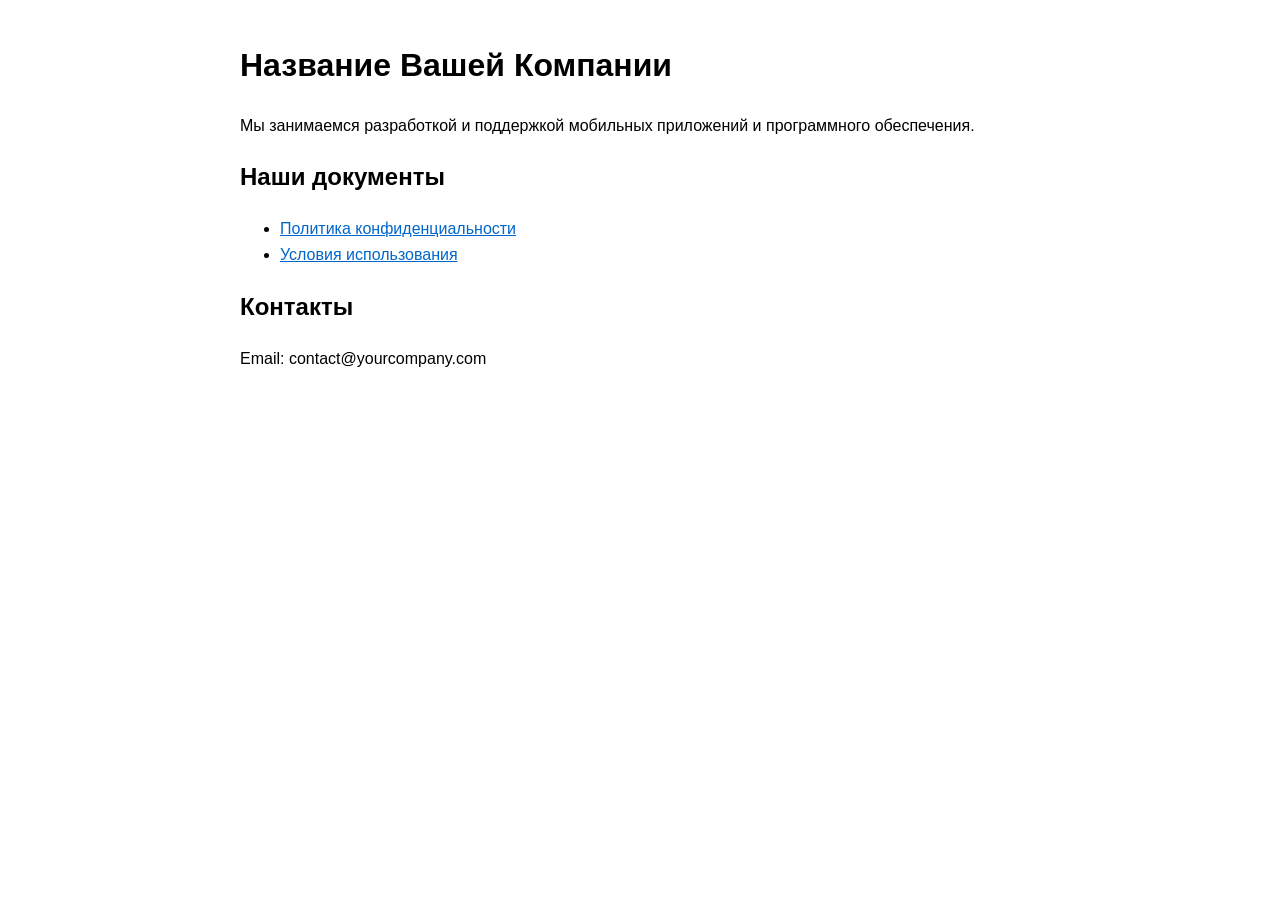
==== index.html @ fb0dc62a "Create index.html" ====
<!DOCTYPE html>
<html lang="ru">
<head>
    <meta charset="UTF-8">
    <title>Название Вашей Компании LLC</title>
    <style>
        body { font-family: sans-serif; max-width: 800px; margin: 40px auto; padding: 0 20px; line-height: 1.6; }
        a { color: #0066cc; }
    </style>
</head>
<body>
    <h1>Название Вашей Компании</h1>
    <p>Мы занимаемся разработкой и поддержкой мобильных приложений и программного обеспечения.</p>
    
    <h2>Наши документы</h2>
    <ul>
        <li><a href="/privacy-policy.html">Политика конфиденциальности</a></li>
        <li><a href="/terms.html">Условия использования</a></li>
    </ul>

    <h2>Контакты</h2>
    <p>Email: contact@yourcompany.com</p>
</body>
</html>
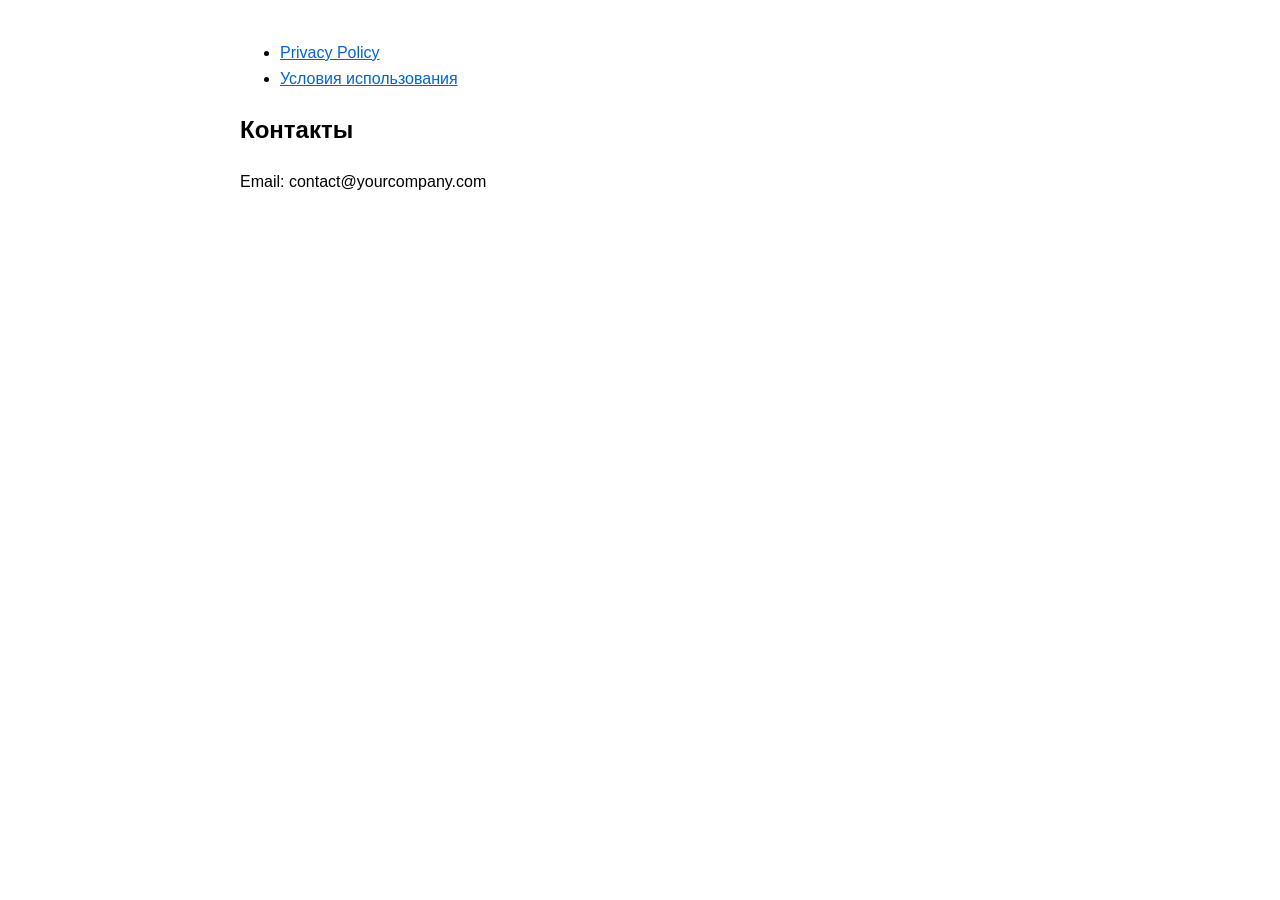
==== commit d357dae6: "Update index.html" ====
--- a/index.html
+++ b/index.html
@@ -2,19 +2,15 @@
 <html lang="ru">
 <head>
     <meta charset="UTF-8">
-    <title>Название Вашей Компании LLC</title>
+    <title>Companion for Fiido</title>
     <style>
         body { font-family: sans-serif; max-width: 800px; margin: 40px auto; padding: 0 20px; line-height: 1.6; }
         a { color: #0066cc; }
     </style>
 </head>
 <body>
-    <h1>Название Вашей Компании</h1>
-    <p>Мы занимаемся разработкой и поддержкой мобильных приложений и программного обеспечения.</p>
-    
-    <h2>Наши документы</h2>
     <ul>
-        <li><a href="/privacy-policy.html">Политика конфиденциальности</a></li>
+        <li><a href="/privacy-policy.html">Privacy Policy</a></li>
         <li><a href="/terms.html">Условия использования</a></li>
     </ul>
 
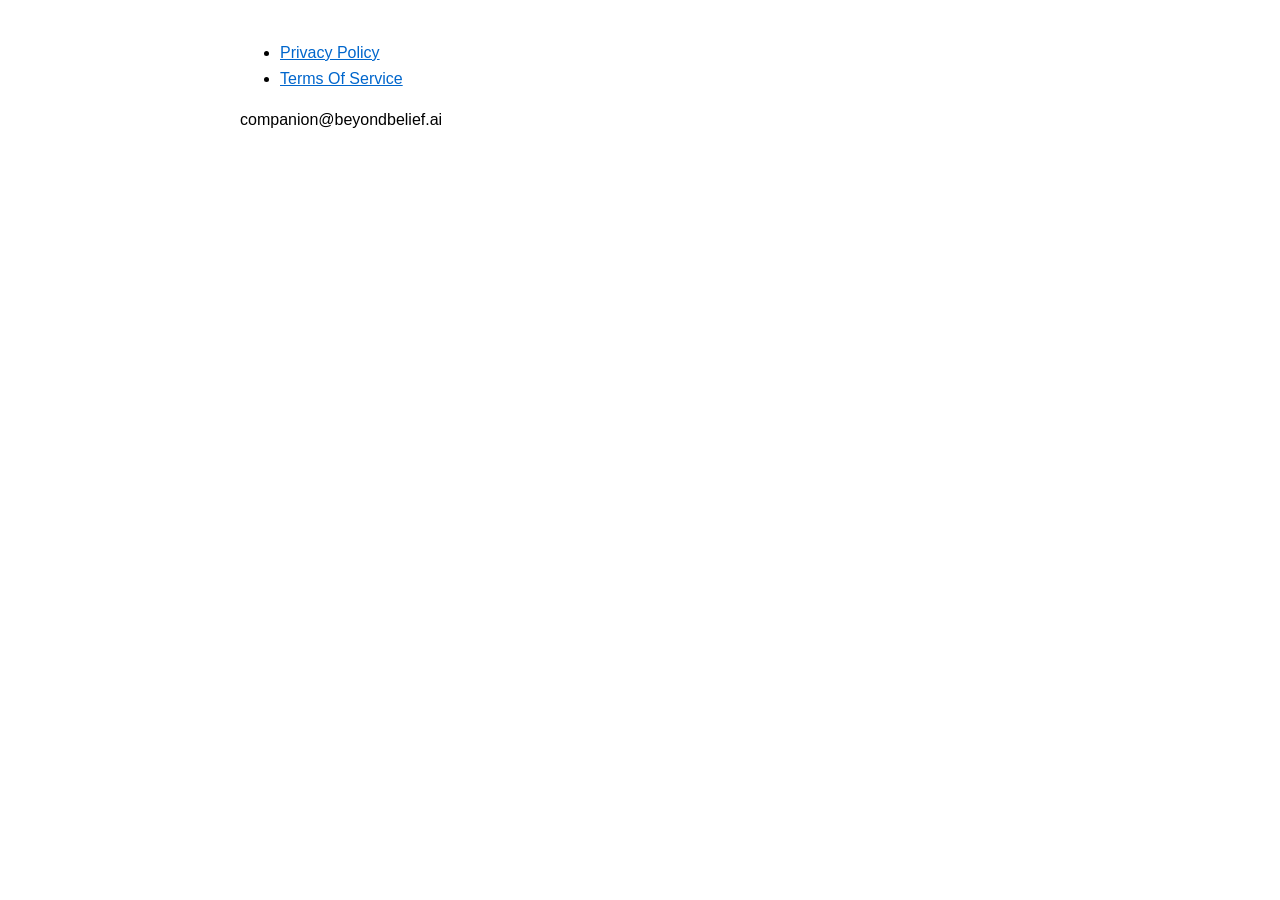
==== commit 16702a21: "Update index.html" ====
--- a/index.html
+++ b/index.html
@@ -11,10 +11,9 @@
 <body>
     <ul>
         <li><a href="/privacy-policy.html">Privacy Policy</a></li>
-        <li><a href="/terms.html">Условия использования</a></li>
+        <li><a href="/terms-of-service.html">Terms Of Service</a></li>
     </ul>
 
-    <h2>Контакты</h2>
-    <p>Email: contact@yourcompany.com</p>
+    <p>companion@beyondbelief.ai</p>
 </body>
 </html>
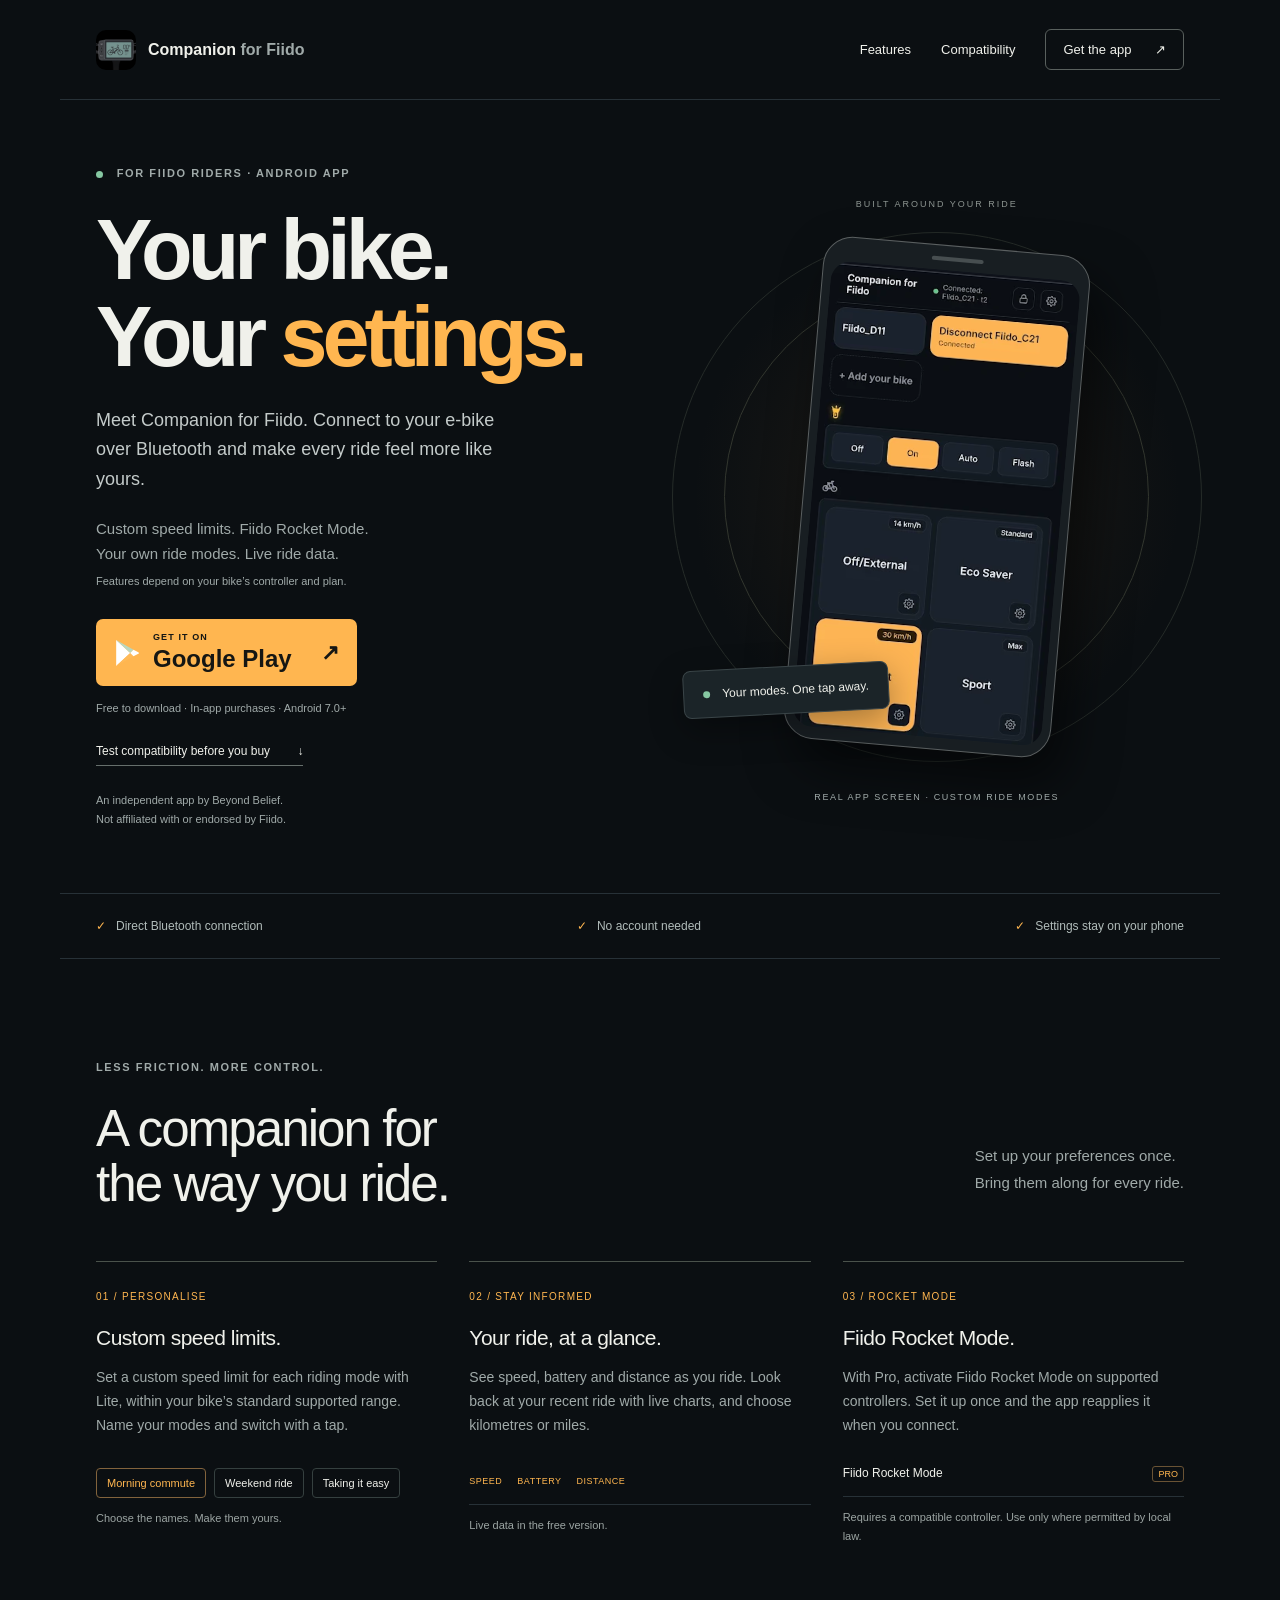
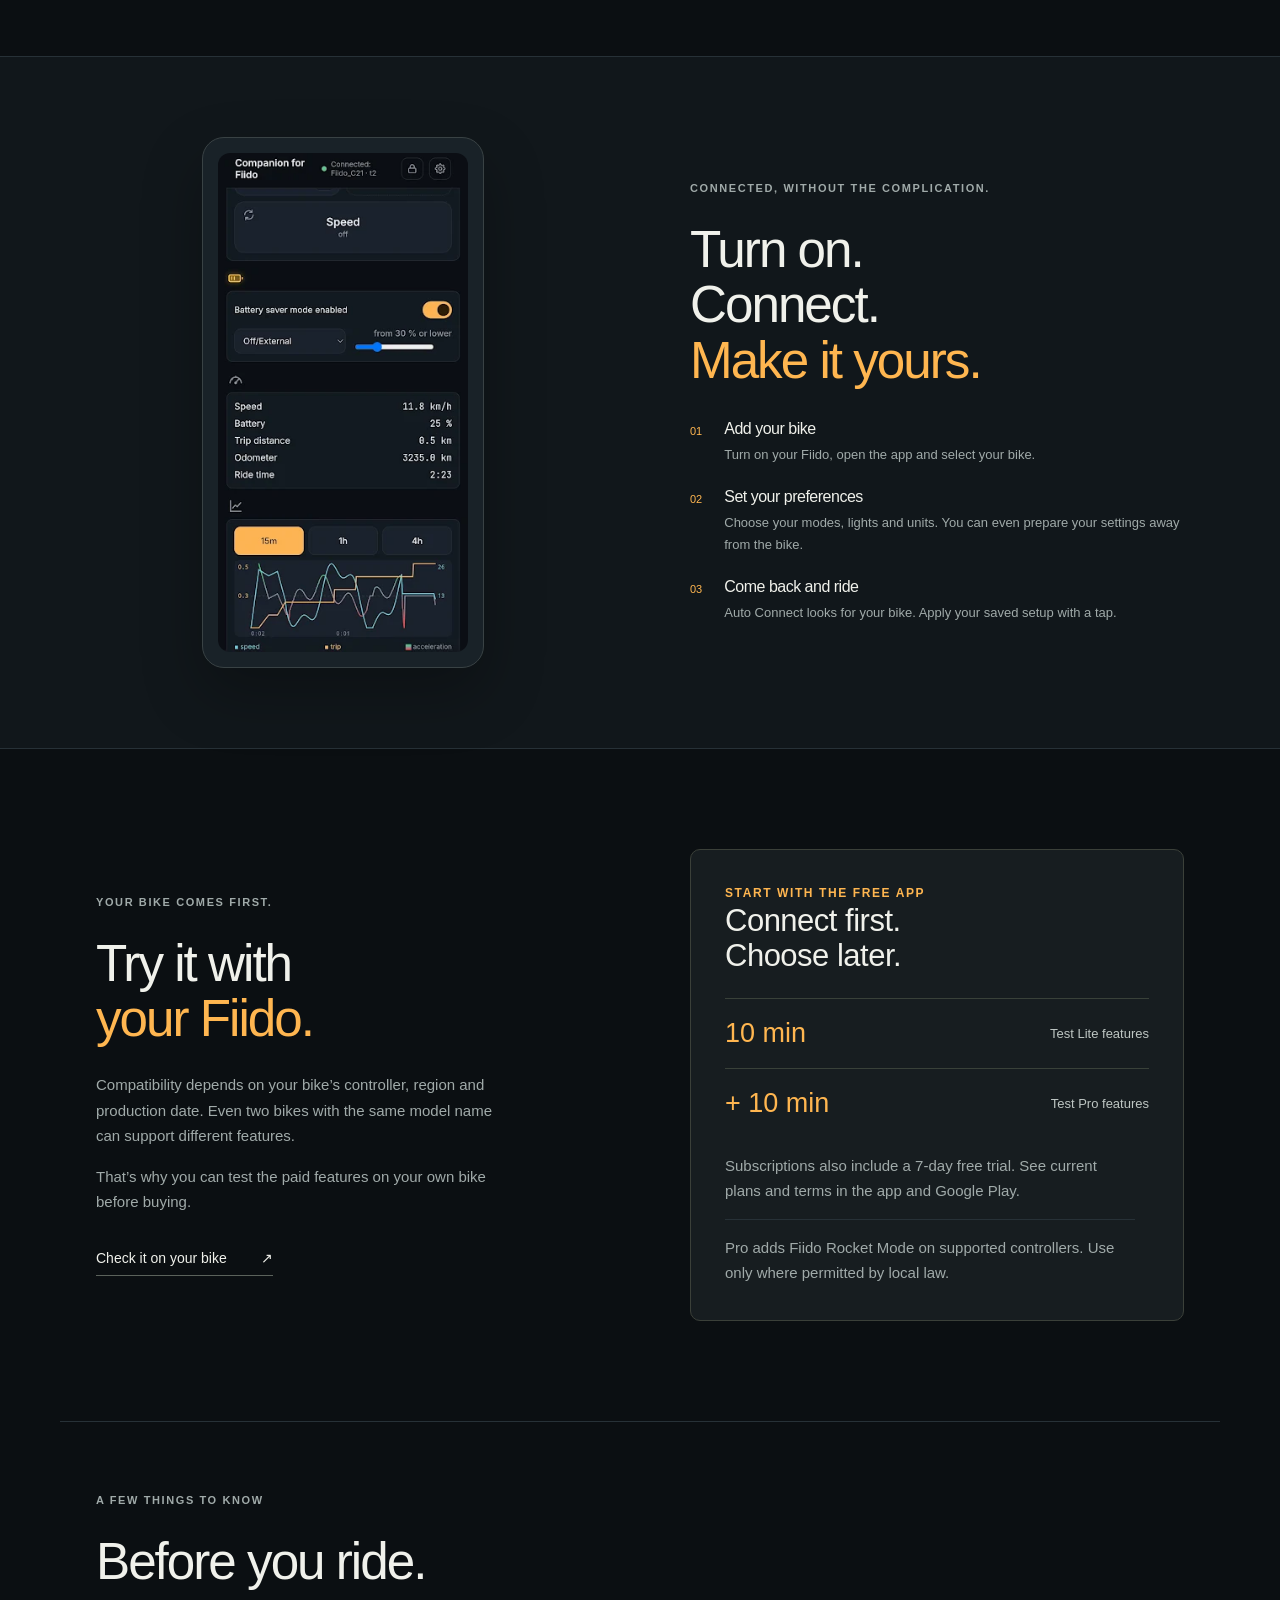
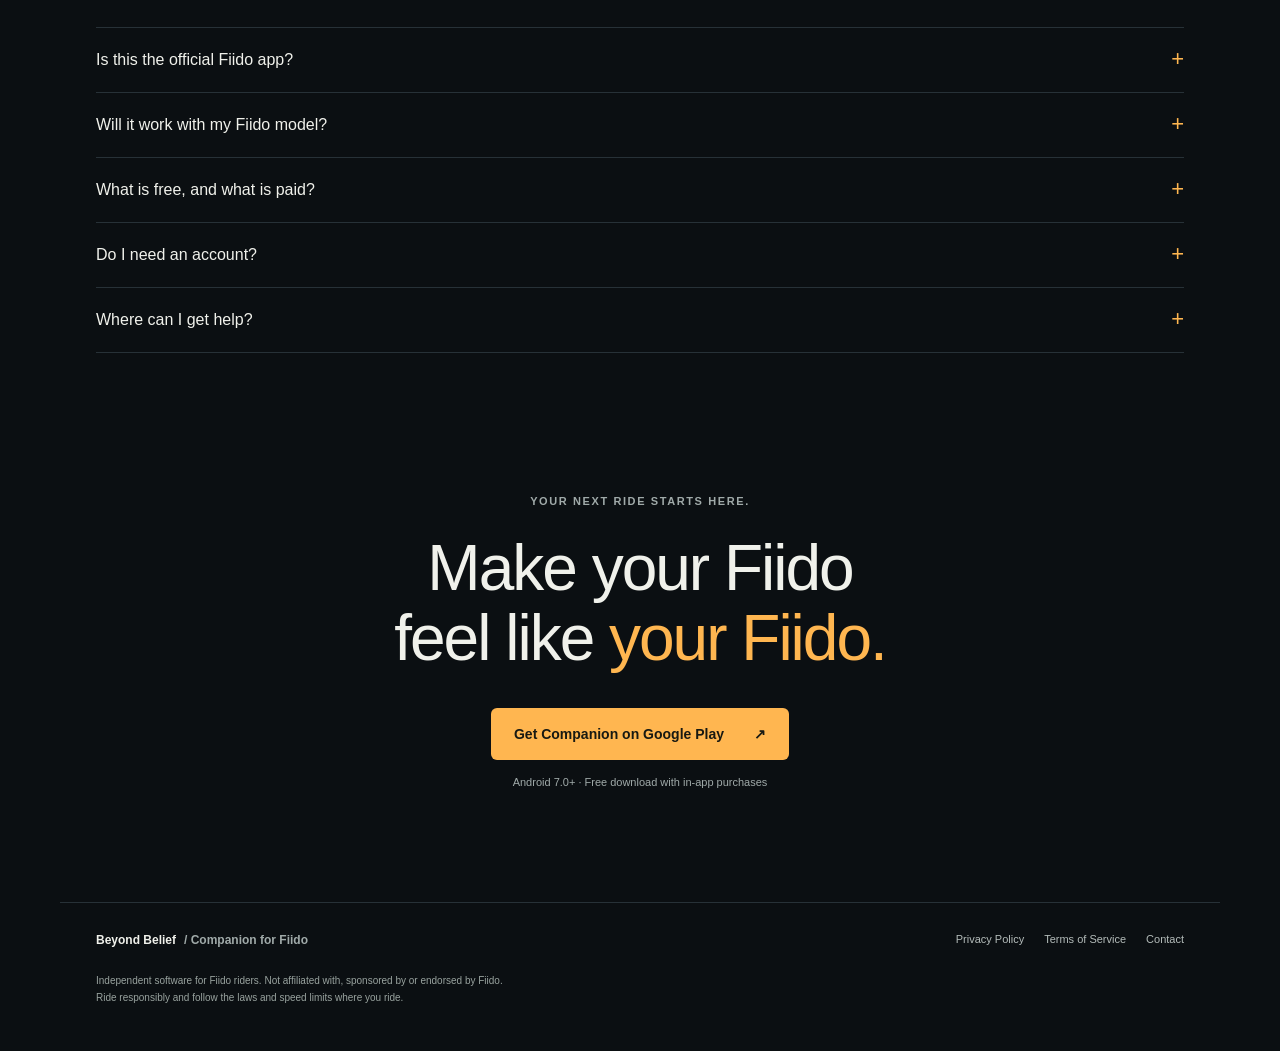
==== commit 448e94f7: "Publish dark Companion for Fiido landing page Add custom speed limits and Fiido Rocket Mode features" ====
--- a/index.html
+++ b/index.html
@@ -1,19 +1,61 @@
-<!DOCTYPE html>
-<html lang="ru">
+<!doctype html>
+<html lang="en">
 <head>
-    <meta charset="UTF-8">
-    <title>Companion for Fiido</title>
-    <style>
-        body { font-family: sans-serif; max-width: 800px; margin: 40px auto; padding: 0 20px; line-height: 1.6; }
-        a { color: #0066cc; }
-    </style>
+  <meta charset="utf-8">
+  <meta name="viewport" content="width=device-width, initial-scale=1">
+  <meta name="theme-color" content="#0b0f12">
+  <title>Companion for Fiido | Independent Android App for Fiido E-bikes</title>
+  <meta name="description" content="Independent Fiido app for Android with custom speed limits, Fiido Rocket Mode on supported bikes and live ride data. Test compatibility before buying.">
+  <link rel="canonical" href="https://www.beyondbelief.ai/">
+  <meta property="og:type" content="website">
+  <meta property="og:title" content="Companion for Fiido — Your bike. Your settings.">
+  <meta property="og:description" content="Custom speed limits. Fiido Rocket Mode on supported bikes. Live ride data. An independent Android app for Fiido e-bikes. Test compatibility before buying.">
+  <meta property="og:url" content="https://www.beyondbelief.ai/">
+  <meta property="og:image" content="https://www.beyondbelief.ai/screen-0.webp">
+  <link rel="icon" href="screen-0.webp" type="image/webp">
+  <link rel="stylesheet" href="style.css">
 </head>
 <body>
-    <ul>
-        <li><a href="/privacy-policy.html">Privacy Policy</a></li>
-        <li><a href="/terms-of-service.html">Terms Of Service</a></li>
-    </ul>
-
-    <p>companion@beyondbelief.ai</p>
+<a class="skip" href="#main">Skip to content</a>
+<header class="wrap nav">
+  <a class="brand" href="#" aria-label="Companion for Fiido home"><img src="screen-0.webp" width="40" height="40" alt=""><span>Companion <span class="muted">for Fiido</span></span></a>
+  <nav aria-label="Main navigation"><a href="#features">Features</a><a href="#compatibility">Compatibility</a><a class="nav-cta" data-play href="https://play.google.com/store/apps/details?id=com.beyondbelief.companionforfiido">Get the app <span aria-hidden="true">↗</span></a></nav>
+</header>
+<main id="main">
+  <section class="wrap hero">
+    <div class="hero-copy">
+      <p class="eyebrow"><span class="dot"></span> FOR FIIDO RIDERS · ANDROID APP</p>
+      <h1>Your bike.<br>Your <em>settings.</em></h1>
+      <p class="intro">Meet Companion for Fiido. Connect to your e-bike over Bluetooth and make every ride feel more like yours.</p>
+      <p class="hero-details">Custom speed limits. Fiido Rocket Mode.<br>Your own ride modes. Live ride data.<br><span class="micro">Features depend on your bike’s controller and plan.</span></p>
+      <a class="play-button" data-play href="https://play.google.com/store/apps/details?id=com.beyondbelief.companionforfiido"><svg aria-hidden="true" viewBox="0 0 24 26"><path d="M2 1 15 13 2 25Z" fill="#fff"/><path d="m2 1 16 9-3 3Z" fill="#b8d7c1"/><path d="m15 13 3 3L2 25Z" fill="#ffba59"/><path d="m18 10 4 2q2 1 0 2l-4 2-3-3Z" fill="#fff"/></svg><span><small>GET IT ON</small>Google Play</span><span class="arrow" aria-hidden="true">↗</span></a>
+      <p class="micro">Free to download · In-app purchases · Android 7.0+</p>
+      <a class="compat-link" href="#compatibility">Test compatibility before you buy <span aria-hidden="true">↓</span></a>
+      <p class="independent">An independent app by Beyond Belief.<br>Not affiliated with or endorsed by Fiido.</p>
+    </div>
+    <div class="hero-visual">
+      <div class="orbit orbit-one" aria-hidden="true"></div><div class="orbit orbit-two" aria-hidden="true"></div>
+      <span class="visual-label">BUILT AROUND YOUR RIDE</span>
+      <div class="phone"><div class="phone-top" aria-hidden="true"></div><img src="screen-1.webp" width="317" height="592" alt="Companion for Fiido app showing connected bikes, light controls and custom riding modes"></div>
+      <div class="float-note"><span class="dot"></span> Your modes. One tap away.</div>
+      <span class="visual-caption">REAL APP SCREEN · CUSTOM RIDE MODES</span>
+    </div>
+  </section>
+  <div class="wrap trust"><span>Direct Bluetooth connection</span><span>No account needed</span><span>Settings stay on your phone</span></div>
+  <section class="wrap features section" id="features">
+    <div class="section-head"><p class="eyebrow">LESS FRICTION. MORE CONTROL.</p><h2>A companion for<br>the way you ride.</h2><p>Set up your preferences once.<br>Bring them along for every ride.</p></div>
+    <div class="feature-grid">
+      <article><span class="feature-number">01 / PERSONALISE</span><h3>Custom speed limits.</h3><p>Set a custom speed limit for each riding mode with Lite, within your bike’s standard supported range. Name your modes and switch with a tap.</p><div class="mode-chips" aria-hidden="true"><span>Morning commute</span><span>Weekend ride</span><span>Taking it easy</span></div><p class="caption">Choose the names. Make them yours.</p></article>
+      <article><span class="feature-number">02 / STAY INFORMED</span><h3>Your ride, at a glance.</h3><p>See speed, battery and distance as you ride. Look back at your recent ride with live charts, and choose kilometres or miles.</p><div class="data-strip" aria-hidden="true"><span>SPEED</span><span>BATTERY</span><span>DISTANCE</span></div><p class="caption">Live data in the free version.</p></article>
+      <article><span class="feature-number">03 / ROCKET MODE</span><h3>Fiido Rocket Mode.</h3><p>With Pro, activate Fiido Rocket Mode on supported controllers. Set it up once and the app reapplies it when you connect.</p><div class="auto-row"><span>Fiido Rocket Mode</span><span class="pill">PRO</span></div><p class="caption">Requires a compatible controller. Use only where permitted by local law.</p></article>
+    </div>
+  </section>
+  <section class="detail-section"><div class="wrap detail-grid"><div class="detail-image"><img src="screen-2.webp" width="317" height="592" loading="lazy" alt="Real app screen showing battery saver controls, speed, battery, trip distance and ride charts"></div><div class="detail-copy"><p class="eyebrow">CONNECTED, WITHOUT THE COMPLICATION.</p><h2>Turn on.<br>Connect.<br><em>Make it yours.</em></h2><ol><li><span>01</span><div><h3>Add your bike</h3><p>Turn on your Fiido, open the app and select your bike.</p></div></li><li><span>02</span><div><h3>Set your preferences</h3><p>Choose your modes, lights and units. You can even prepare your settings away from the bike.</p></div></li><li><span>03</span><div><h3>Come back and ride</h3><p>Auto Connect looks for your bike. Apply your saved setup with a tap.</p></div></li></ol></div></div></section>
+  <section class="wrap section compatibility" id="compatibility"><div><p class="eyebrow">YOUR BIKE COMES FIRST.</p><h2>Try it with<br><em>your Fiido.</em></h2><p>Compatibility depends on your bike’s controller, region and production date. Even two bikes with the same model name can support different features.</p><p>That’s why you can test the paid features on your own bike before buying.</p><a class="text-link" data-play href="https://play.google.com/store/apps/details?id=com.beyondbelief.companionforfiido">Check it on your bike <span aria-hidden="true">↗</span></a></div><div class="trial-panel"><p class="eyebrow">START WITH THE FREE APP</p><h3>Connect first.<br>Choose later.</h3><div class="trial-line"><strong>10 min</strong><span>Test Lite features</span></div><div class="trial-line"><strong>+ 10 min</strong><span>Test Pro features</span></div><p>Subscriptions also include a 7-day free trial. See current plans and terms in the app and Google Play.</p><p class="trial-foot">Pro adds Fiido Rocket Mode on supported controllers. Use only where permitted by local law.</p></div></section>
+  <section class="wrap faq section"><p class="eyebrow">A FEW THINGS TO KNOW</p><h2>Before you ride.</h2><details><summary>Is this the official Fiido app?</summary><p>No. Companion for Fiido is an independent app by Beyond Belief. It is not made, sponsored or endorsed by Fiido. Fiido is a trademark of its respective owner.</p></details><details><summary>Will it work with my Fiido model?</summary><p>Features depend on your bike’s hardware and controller. Model name alone does not guarantee compatibility. Download the free app, connect your bike and use the included Lite and Pro test sessions before purchasing.</p></details><details><summary>What is free, and what is paid?</summary><p>The free version includes Bluetooth connection, named modes, manual light controls and live ride data. Lite adds features including multiple bike setups, automatic lights, battery saver and custom speed limits within the standard range. Pro adds Fiido Rocket Mode for supported bikes. Check the app for current prices and available plans.</p></details><details><summary>Do I need an account?</summary><p>No registration is required. The app talks directly to your bike over Bluetooth, and your settings and bike data stay on your phone. Purchases and subscription trials are managed by Google Play.</p></details><details><summary>Where can I get help?</summary><p>Email <a href="mailto:companion@beyondbelief.ai">companion@beyondbelief.ai</a> with your bike model and a description of the issue.</p></details></section>
+  <section class="wrap closing"><p class="eyebrow">YOUR NEXT RIDE STARTS HERE.</p><h2>Make your Fiido<br>feel like <em>your Fiido.</em></h2><a class="button" data-play href="https://play.google.com/store/apps/details?id=com.beyondbelief.companionforfiido">Get Companion on Google Play <span aria-hidden="true">↗</span></a><p class="micro">Android 7.0+ · Free download with in-app purchases</p></section>
+</main>
+<footer class="wrap"><div class="footer-top"><a class="brand" href="#">Beyond Belief<span class="muted">/ Companion for Fiido</span></a><div><a href="https://www.beyondbelief.ai/privacy-policy.html">Privacy Policy</a><a href="https://www.beyondbelief.ai/terms-of-service.html">Terms of Service</a><a href="mailto:companion@beyondbelief.ai">Contact</a></div></div><p>Independent software for Fiido riders. Not affiliated with, sponsored by or endorsed by Fiido.<br>Ride responsibly and follow the laws and speed limits where you ride.</p></footer>
+<script src="script.js"></script>
 </body>
 </html>
--- a/style.css
+++ b/style.css
@@ -0,0 +1 @@
+:root{color-scheme:dark;--bg:#0b0f12;--surface:#12191e;--line:#273137;--text:#f0f1eb;--muted:#a0aaa9;--accent:#ffb650}*{box-sizing:border-box}html{scroll-behavior:smooth;scroll-padding-top:25px}body{margin:0;background:var(--bg);color:var(--text);font-family:Arial,Helvetica,sans-serif;-webkit-font-smoothing:antialiased}a{color:inherit;text-decoration:none}a,summary{touch-action:manipulation}a:focus-visible,summary:focus-visible{outline:3px solid var(--accent);outline-offset:6px}.wrap{max-width:1160px;margin:auto;padding-left:36px;padding-right:36px}.muted{color:var(--muted)}.nav{display:flex;align-items:center;justify-content:space-between;min-height:100px;border-bottom:1px solid var(--line);gap:20px}.brand{display:flex;align-items:center;gap:12px;font-size:16px;font-weight:600}.brand img{border-radius:10px;object-fit:cover}.nav nav{display:flex;align-items:center;gap:30px;font-size:13px}.nav nav>a:hover,.text-link:hover,.compat-link:hover,footer a:hover{color:var(--accent)}.nav-cta{border:1px solid #59605d;border-radius:6px;padding:12px 17px}.nav-cta span{margin-left:20px}.hero{display:grid;grid-template-columns:1.15fr 1fr;min-height:720px;gap:25px;align-items:center;padding-top:65px;padding-bottom:65px}.eyebrow{font-size:11px;letter-spacing:1.6px;font-weight:600;line-height:1.6;color:var(--muted);margin:0 0 24px}.dot{display:inline-block;width:7px;height:7px;border-radius:50%;background:#86c8a2;margin-right:9px;vertical-align:middle}h1{font-size:clamp(60px,6.6vw,89px);letter-spacing:-5px;line-height:1.03;font-weight:600;margin:0 0 25px}em{font-style:normal;color:var(--accent)}.intro{font-size:18px;line-height:1.65;max-width:425px;color:#c4cbca}.hero-details{font-size:15px;line-height:1.7;color:var(--muted);margin:21px 0 27px}.play-button{display:inline-flex;gap:13px;align-items:center;background:var(--accent);color:#151613;border-radius:7px;padding:13px 18px;min-width:228px;font-size:24px;font-weight:600;transition:background .2s,transform .2s}.play-button svg{width:26px;height:30px}.play-button small{display:block;font-size:9px;letter-spacing:1.1px;margin-bottom:3px}.play-button .arrow{font-size:22px;margin-left:16px}.play-button:hover,.button:hover{background:#ffca7c;transform:translateY(-2px)}.micro{font-size:11px;color:var(--muted);line-height:1.7;margin-top:13px}.compat-link{display:inline-block;font-size:12px;margin:15px 0 0;border-bottom:1px solid #666f6c;padding-bottom:7px}.compat-link span{margin-left:24px}.independent{color:#a0aaa9;font-size:11px;line-height:1.7;margin:25px 0 0}.hero-visual{position:relative;display:flex;justify-content:center;align-items:center;min-height:580px;isolation:isolate}.hero-visual:before{content:'';position:absolute;inset:25px -10px;background:radial-gradient(ellipse,#72502733,transparent 67%);z-index:-1}.orbit{position:absolute;border:1px solid #32362e;border-radius:50%;z-index:-1;width:425px;height:425px}.orbit-two{width:530px;height:530px;border-color:#252b28}.visual-label{position:absolute;top:-8px;font-size:9px;letter-spacing:2px;color:#8c9490}.phone{width:268px;padding:10px 8px 11px;background:#181e22;border:1px solid #5a5f60;box-shadow:15px 25px 50px #0008;border-radius:30px;transform:rotate(5deg)}.phone img{display:block;width:100%;height:auto;border-radius:20px}.phone-top{width:52px;height:4px;background:#474e50;border-radius:6px;margin:1px auto 9px}.float-note{position:absolute;bottom:73px;left:-7px;background:#1b2428;box-shadow:0 12px 35px #0005;padding:16px 19px;border:1px solid #3a4548;border-radius:8px;font-size:12px;transform:rotate(-3deg)}.visual-caption{position:absolute;bottom:-15px;font-size:9px;letter-spacing:1.6px;color:var(--muted)}.trust{display:flex;justify-content:space-between;border-top:1px solid var(--line);border-bottom:1px solid var(--line);padding-top:25px;padding-bottom:25px;font-size:12px;color:#b1bcba}.trust span:before{content:'✓';color:var(--accent);margin-right:10px}.section{padding-top:100px;padding-bottom:100px}h2{font-size:clamp(36px,4vw,52px);line-height:1.08;letter-spacing:-2px;font-weight:500;margin:0 0 26px}.section-head{position:relative}.section-head>p:last-child{position:absolute;right:0;bottom:0;font-size:15px;line-height:1.8;color:var(--muted)}.feature-grid{display:grid;grid-template-columns:repeat(3,1fr);margin-top:50px;gap:32px}.feature-grid article{border-top:1px solid #4a524b;padding-top:24px}.feature-number{color:var(--accent);font-size:10px;letter-spacing:1.3px}h3{font-size:21px;font-weight:500;letter-spacing:-.5px;margin:22px 0 16px}p{line-height:1.7}.feature-grid p{font-size:14px;color:var(--muted)}.mode-chips{display:flex;gap:8px;flex-wrap:wrap;margin-top:30px}.mode-chips span{padding:8px 10px;border:1px solid #35403f;border-radius:4px;font-size:11px}.mode-chips span:first-child{color:var(--accent);border-color:#82633c}.feature-grid .caption{font-size:11px;color:#9ca5a3}.data-strip{display:flex;gap:15px;color:var(--accent);font-size:9px;letter-spacing:.5px;border-bottom:1px solid var(--line);padding:18px 0;margin-top:20px}.auto-row{display:flex;justify-content:space-between;border-bottom:1px solid var(--line);padding:14px 0;font-size:12px}.pill{color:var(--accent);font-size:9px;border:1px solid #6a5334;border-radius:3px;padding:2px 5px}.detail-section{background:#11171b;border-top:1px solid var(--line);border-bottom:1px solid var(--line)}.detail-grid{display:grid;grid-template-columns:1fr 1fr;gap:100px;padding-top:80px;padding-bottom:80px;align-items:center}.detail-image{justify-self:center;background:#192228;padding:15px;border-radius:22px;border:1px solid #394244;box-shadow:0 25px 60px #0004}.detail-image img{width:250px;height:auto;display:block;border-radius:12px}.detail-copy ol{list-style:none;padding:0;margin:32px 0 0}.detail-copy li{display:flex;gap:22px;margin-top:22px}.detail-copy li>span{color:var(--accent);font-size:11px;line-height:2}.detail-copy h3{font-size:16px;margin:0 0 6px}.detail-copy li p{font-size:13px;color:var(--muted);margin:0}.compatibility{display:grid;grid-template-columns:1fr 1fr;gap:100px;align-items:center}.compatibility>div>p:not(.eyebrow){color:var(--muted);font-size:15px;max-width:410px}.text-link{display:inline-block;margin-top:20px;font-size:14px;border-bottom:1px solid #5b625b;padding-bottom:9px}.text-link span{margin-left:30px}.trial-panel{background:#171d20;border:1px solid #3b4039;border-radius:10px;padding:34px}.trial-panel .eyebrow{color:var(--accent)}.trial-panel h3{font-size:31px;line-height:1.15;margin:0 0 24px}.trial-line{display:flex;justify-content:space-between;align-items:center;padding:19px 0;border-top:1px solid #394139;gap:15px}.trial-line strong{font-size:27px;color:var(--accent);font-weight:500;white-space:nowrap}.trial-line span{color:#bec6c3;font-size:13px}.trial-panel p{color:var(--muted);font-size:12px;margin-bottom:0}.trial-panel .trial-foot{font-size:11px;border-top:1px solid var(--line);padding-top:15px}.faq{border-top:1px solid var(--line);padding-top:70px;padding-bottom:70px}.faq h2{margin-bottom:38px}.faq details{border-top:1px solid var(--line)}.faq details:last-child{border-bottom:1px solid var(--line)}summary{cursor:pointer;padding:23px 35px 23px 0;font-size:16px;position:relative;list-style:none}summary::-webkit-details-marker{display:none}summary:after{content:'+';position:absolute;right:0;color:var(--accent);font-size:22px;top:18px}details[open] summary:after{content:'−'}details p{margin:0 0 24px;color:var(--muted);font-size:14px;max-width:800px}details a{text-decoration:underline}.closing{text-align:center;padding-top:70px;padding-bottom:100px}.closing h2{font-size:clamp(40px,5vw,65px);margin-bottom:35px}.button{display:inline-flex;gap:30px;align-items:center;background:var(--accent);color:#181912;border-radius:6px;padding:18px 23px;font-size:14px;font-weight:600;transition:background .2s,transform .2s}footer{border-top:1px solid var(--line);padding-top:30px;padding-bottom:35px}.footer-top{display:flex;justify-content:space-between;gap:25px}.footer-top .brand{font-size:12px;gap:8px}.footer-top>div{display:flex;gap:20px;font-size:11px;color:#b4bcba}footer>p{color:#99a39f;font-size:10px;margin-top:25px}.skip{position:absolute;top:-100px;background:var(--accent);color:#000;padding:15px;z-index:10}.skip:focus{top:10px}@media(max-width:1000px){.wrap{padding-left:28px;padding-right:28px}.orbit-one{width:320px;height:320px}.orbit-two{width:380px;height:380px}.float-note{left:-5px;font-size:11px;padding:12px}.detail-grid,.compatibility{gap:55px}.feature-grid{gap:22px}.nav nav{gap:18px}}@media(max-width:760px){.wrap{padding-left:23px;padding-right:23px}.nav{min-height:80px}.nav .brand{font-size:12px;gap:8px}.brand img{width:32px;height:32px}.nav nav>a:not(.nav-cta){display:none}.nav nav{gap:0}.nav-cta{padding:10px 12px;font-size:11px}.nav-cta span{margin-left:9px}.hero{grid-template-columns:1fr;padding-top:48px;padding-bottom:40px;gap:55px}.hero-copy{max-width:530px}h1{font-size:72px;letter-spacing:-4px}.intro{font-size:17px}.hero-details{font-size:14px}.hero-visual{min-height:565px;max-width:430px;width:100%;justify-self:center}.phone{width:250px}.visual-label{top:0}.visual-caption{bottom:0}.float-note{left:5px;bottom:65px}.orbit-one{width:290px;height:290px}.orbit-two{width:335px;height:335px}.trust{flex-direction:column;gap:15px}.section{padding-top:65px;padding-bottom:65px}h2{font-size:40px}.section-head>p:last-child{position:static;margin-top:22px}.feature-grid{grid-template-columns:1fr;gap:35px;margin-top:35px}.feature-grid h3{margin-top:18px}.detail-grid{grid-template-columns:1fr;gap:45px;padding-top:55px;padding-bottom:55px}.detail-copy{grid-row:1}.detail-image img{width:235px}.compatibility{grid-template-columns:1fr;gap:35px}.trial-panel{padding:28px}.faq{padding-top:55px;padding-bottom:40px}.closing{padding-top:45px;padding-bottom:65px}.footer-top{flex-direction:column;gap:25px}.footer-top .brand{flex-wrap:wrap}.button{font-size:12px;gap:15px}summary{font-size:15px}}@media(prefers-reduced-motion:reduce){html{scroll-behavior:auto}*{transition:none!important}}
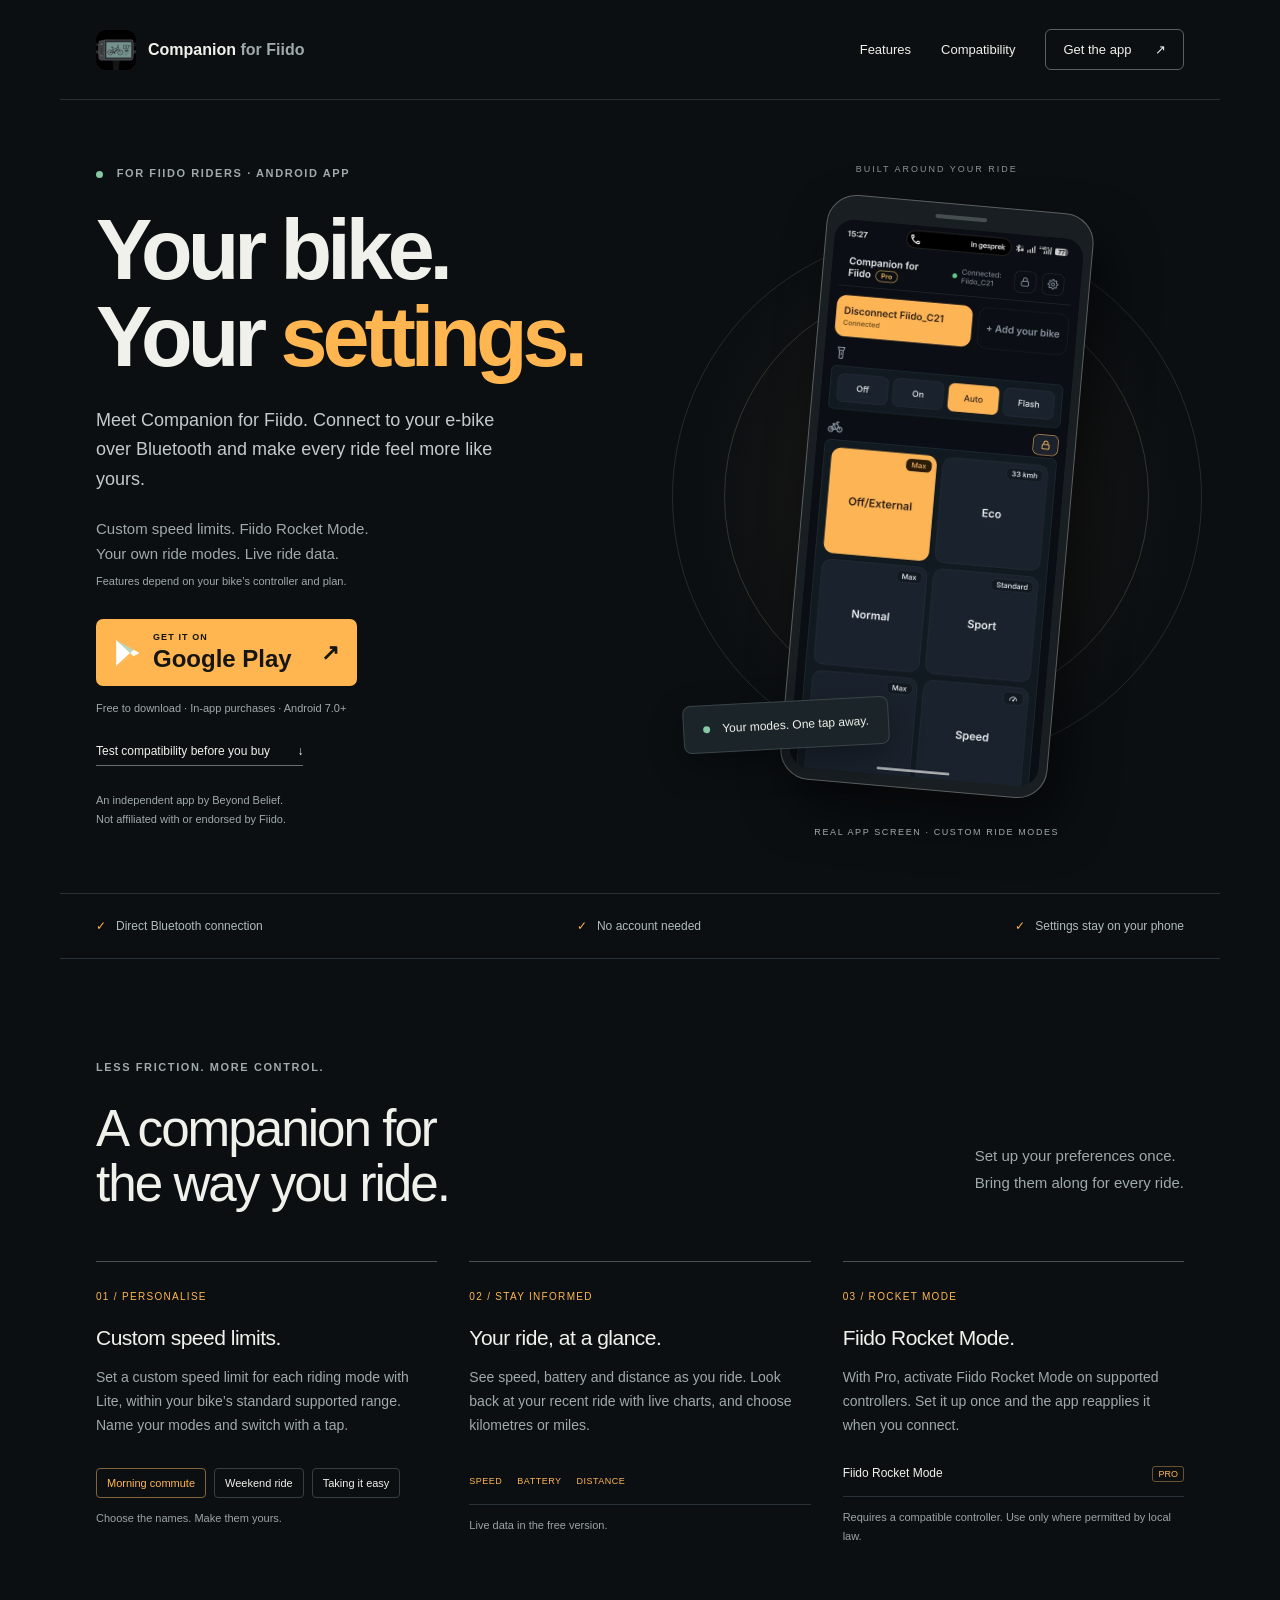
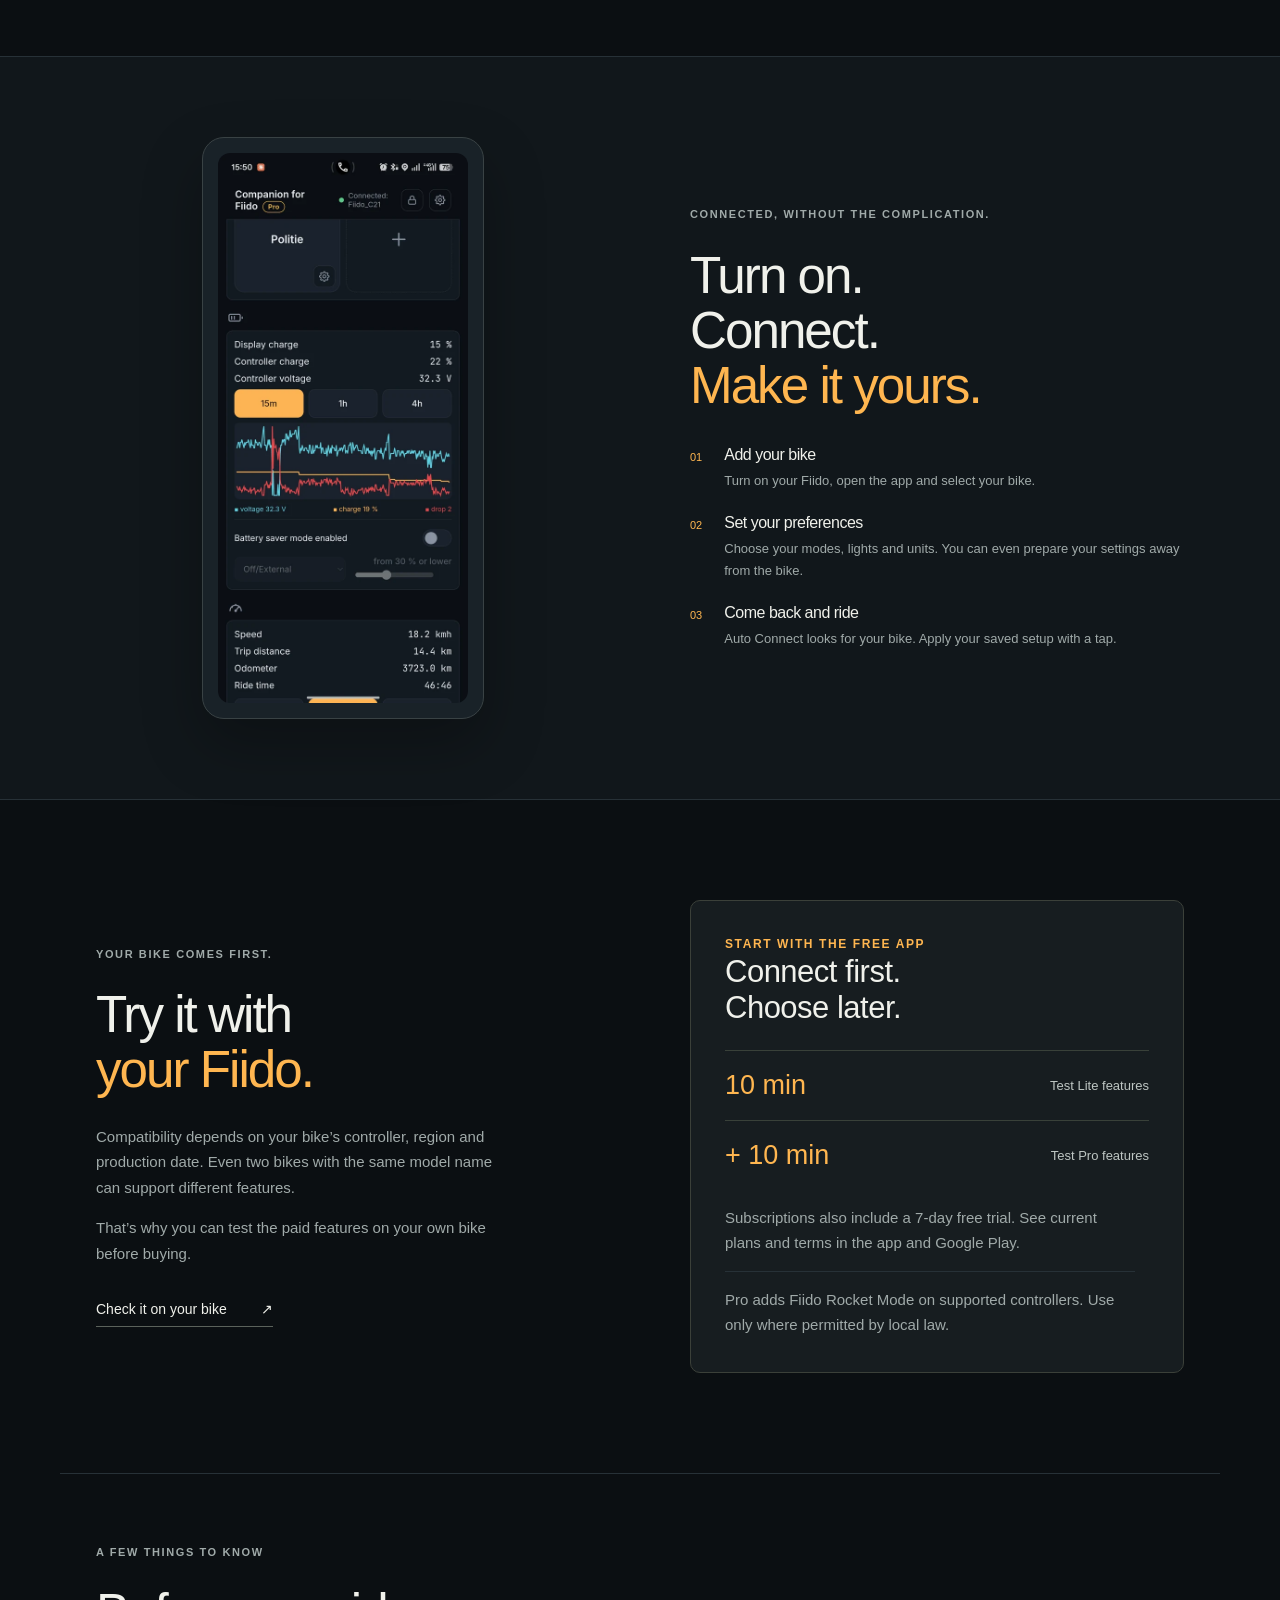
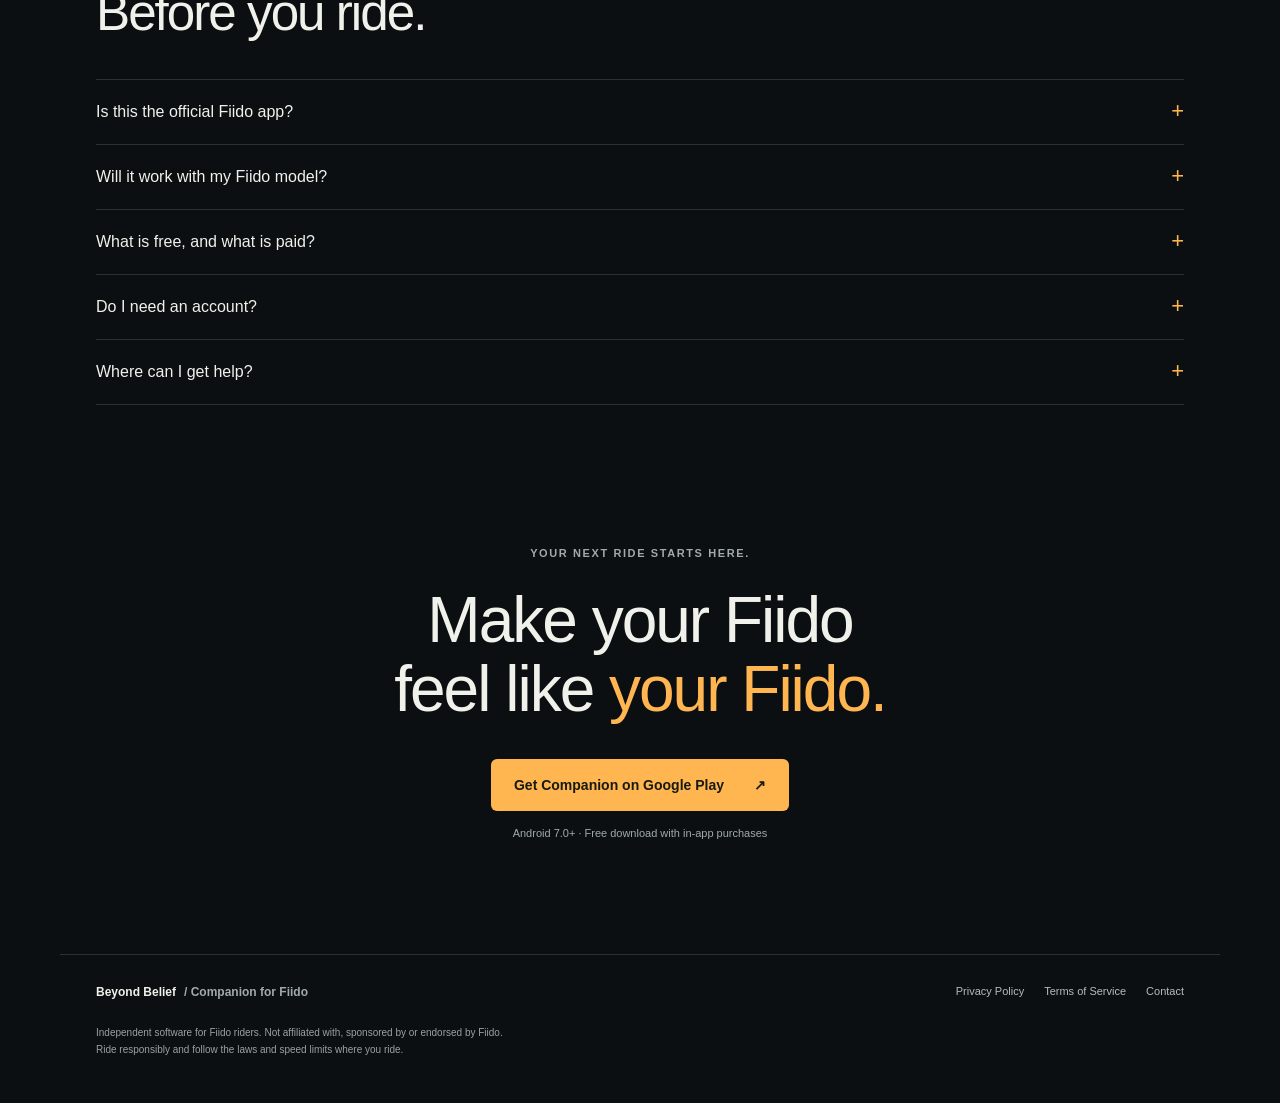
==== commit 98b1e8b2: "Refresh landing screenshots from Google Play Replace the ride modes and ride data visuals with curre" ====
--- a/index.html
+++ b/index.html
@@ -1,61 +1,61 @@
-<!doctype html>
-<html lang="en">
-<head>
-  <meta charset="utf-8">
-  <meta name="viewport" content="width=device-width, initial-scale=1">
-  <meta name="theme-color" content="#0b0f12">
-  <title>Companion for Fiido | Independent Android App for Fiido E-bikes</title>
-  <meta name="description" content="Independent Fiido app for Android with custom speed limits, Fiido Rocket Mode on supported bikes and live ride data. Test compatibility before buying.">
-  <link rel="canonical" href="https://www.beyondbelief.ai/">
-  <meta property="og:type" content="website">
-  <meta property="og:title" content="Companion for Fiido — Your bike. Your settings.">
-  <meta property="og:description" content="Custom speed limits. Fiido Rocket Mode on supported bikes. Live ride data. An independent Android app for Fiido e-bikes. Test compatibility before buying.">
-  <meta property="og:url" content="https://www.beyondbelief.ai/">
-  <meta property="og:image" content="https://www.beyondbelief.ai/screen-0.webp">
-  <link rel="icon" href="screen-0.webp" type="image/webp">
-  <link rel="stylesheet" href="style.css">
-</head>
-<body>
-<a class="skip" href="#main">Skip to content</a>
-<header class="wrap nav">
-  <a class="brand" href="#" aria-label="Companion for Fiido home"><img src="screen-0.webp" width="40" height="40" alt=""><span>Companion <span class="muted">for Fiido</span></span></a>
-  <nav aria-label="Main navigation"><a href="#features">Features</a><a href="#compatibility">Compatibility</a><a class="nav-cta" data-play href="https://play.google.com/store/apps/details?id=com.beyondbelief.companionforfiido">Get the app <span aria-hidden="true">↗</span></a></nav>
-</header>
-<main id="main">
-  <section class="wrap hero">
-    <div class="hero-copy">
-      <p class="eyebrow"><span class="dot"></span> FOR FIIDO RIDERS · ANDROID APP</p>
-      <h1>Your bike.<br>Your <em>settings.</em></h1>
-      <p class="intro">Meet Companion for Fiido. Connect to your e-bike over Bluetooth and make every ride feel more like yours.</p>
-      <p class="hero-details">Custom speed limits. Fiido Rocket Mode.<br>Your own ride modes. Live ride data.<br><span class="micro">Features depend on your bike’s controller and plan.</span></p>
-      <a class="play-button" data-play href="https://play.google.com/store/apps/details?id=com.beyondbelief.companionforfiido"><svg aria-hidden="true" viewBox="0 0 24 26"><path d="M2 1 15 13 2 25Z" fill="#fff"/><path d="m2 1 16 9-3 3Z" fill="#b8d7c1"/><path d="m15 13 3 3L2 25Z" fill="#ffba59"/><path d="m18 10 4 2q2 1 0 2l-4 2-3-3Z" fill="#fff"/></svg><span><small>GET IT ON</small>Google Play</span><span class="arrow" aria-hidden="true">↗</span></a>
-      <p class="micro">Free to download · In-app purchases · Android 7.0+</p>
-      <a class="compat-link" href="#compatibility">Test compatibility before you buy <span aria-hidden="true">↓</span></a>
-      <p class="independent">An independent app by Beyond Belief.<br>Not affiliated with or endorsed by Fiido.</p>
-    </div>
-    <div class="hero-visual">
-      <div class="orbit orbit-one" aria-hidden="true"></div><div class="orbit orbit-two" aria-hidden="true"></div>
-      <span class="visual-label">BUILT AROUND YOUR RIDE</span>
-      <div class="phone"><div class="phone-top" aria-hidden="true"></div><img src="screen-1.webp" width="317" height="592" alt="Companion for Fiido app showing connected bikes, light controls and custom riding modes"></div>
-      <div class="float-note"><span class="dot"></span> Your modes. One tap away.</div>
-      <span class="visual-caption">REAL APP SCREEN · CUSTOM RIDE MODES</span>
-    </div>
-  </section>
-  <div class="wrap trust"><span>Direct Bluetooth connection</span><span>No account needed</span><span>Settings stay on your phone</span></div>
-  <section class="wrap features section" id="features">
-    <div class="section-head"><p class="eyebrow">LESS FRICTION. MORE CONTROL.</p><h2>A companion for<br>the way you ride.</h2><p>Set up your preferences once.<br>Bring them along for every ride.</p></div>
-    <div class="feature-grid">
-      <article><span class="feature-number">01 / PERSONALISE</span><h3>Custom speed limits.</h3><p>Set a custom speed limit for each riding mode with Lite, within your bike’s standard supported range. Name your modes and switch with a tap.</p><div class="mode-chips" aria-hidden="true"><span>Morning commute</span><span>Weekend ride</span><span>Taking it easy</span></div><p class="caption">Choose the names. Make them yours.</p></article>
-      <article><span class="feature-number">02 / STAY INFORMED</span><h3>Your ride, at a glance.</h3><p>See speed, battery and distance as you ride. Look back at your recent ride with live charts, and choose kilometres or miles.</p><div class="data-strip" aria-hidden="true"><span>SPEED</span><span>BATTERY</span><span>DISTANCE</span></div><p class="caption">Live data in the free version.</p></article>
-      <article><span class="feature-number">03 / ROCKET MODE</span><h3>Fiido Rocket Mode.</h3><p>With Pro, activate Fiido Rocket Mode on supported controllers. Set it up once and the app reapplies it when you connect.</p><div class="auto-row"><span>Fiido Rocket Mode</span><span class="pill">PRO</span></div><p class="caption">Requires a compatible controller. Use only where permitted by local law.</p></article>
-    </div>
-  </section>
-  <section class="detail-section"><div class="wrap detail-grid"><div class="detail-image"><img src="screen-2.webp" width="317" height="592" loading="lazy" alt="Real app screen showing battery saver controls, speed, battery, trip distance and ride charts"></div><div class="detail-copy"><p class="eyebrow">CONNECTED, WITHOUT THE COMPLICATION.</p><h2>Turn on.<br>Connect.<br><em>Make it yours.</em></h2><ol><li><span>01</span><div><h3>Add your bike</h3><p>Turn on your Fiido, open the app and select your bike.</p></div></li><li><span>02</span><div><h3>Set your preferences</h3><p>Choose your modes, lights and units. You can even prepare your settings away from the bike.</p></div></li><li><span>03</span><div><h3>Come back and ride</h3><p>Auto Connect looks for your bike. Apply your saved setup with a tap.</p></div></li></ol></div></div></section>
-  <section class="wrap section compatibility" id="compatibility"><div><p class="eyebrow">YOUR BIKE COMES FIRST.</p><h2>Try it with<br><em>your Fiido.</em></h2><p>Compatibility depends on your bike’s controller, region and production date. Even two bikes with the same model name can support different features.</p><p>That’s why you can test the paid features on your own bike before buying.</p><a class="text-link" data-play href="https://play.google.com/store/apps/details?id=com.beyondbelief.companionforfiido">Check it on your bike <span aria-hidden="true">↗</span></a></div><div class="trial-panel"><p class="eyebrow">START WITH THE FREE APP</p><h3>Connect first.<br>Choose later.</h3><div class="trial-line"><strong>10 min</strong><span>Test Lite features</span></div><div class="trial-line"><strong>+ 10 min</strong><span>Test Pro features</span></div><p>Subscriptions also include a 7-day free trial. See current plans and terms in the app and Google Play.</p><p class="trial-foot">Pro adds Fiido Rocket Mode on supported controllers. Use only where permitted by local law.</p></div></section>
-  <section class="wrap faq section"><p class="eyebrow">A FEW THINGS TO KNOW</p><h2>Before you ride.</h2><details><summary>Is this the official Fiido app?</summary><p>No. Companion for Fiido is an independent app by Beyond Belief. It is not made, sponsored or endorsed by Fiido. Fiido is a trademark of its respective owner.</p></details><details><summary>Will it work with my Fiido model?</summary><p>Features depend on your bike’s hardware and controller. Model name alone does not guarantee compatibility. Download the free app, connect your bike and use the included Lite and Pro test sessions before purchasing.</p></details><details><summary>What is free, and what is paid?</summary><p>The free version includes Bluetooth connection, named modes, manual light controls and live ride data. Lite adds features including multiple bike setups, automatic lights, battery saver and custom speed limits within the standard range. Pro adds Fiido Rocket Mode for supported bikes. Check the app for current prices and available plans.</p></details><details><summary>Do I need an account?</summary><p>No registration is required. The app talks directly to your bike over Bluetooth, and your settings and bike data stay on your phone. Purchases and subscription trials are managed by Google Play.</p></details><details><summary>Where can I get help?</summary><p>Email <a href="mailto:companion@beyondbelief.ai">companion@beyondbelief.ai</a> with your bike model and a description of the issue.</p></details></section>
-  <section class="wrap closing"><p class="eyebrow">YOUR NEXT RIDE STARTS HERE.</p><h2>Make your Fiido<br>feel like <em>your Fiido.</em></h2><a class="button" data-play href="https://play.google.com/store/apps/details?id=com.beyondbelief.companionforfiido">Get Companion on Google Play <span aria-hidden="true">↗</span></a><p class="micro">Android 7.0+ · Free download with in-app purchases</p></section>
-</main>
-<footer class="wrap"><div class="footer-top"><a class="brand" href="#">Beyond Belief<span class="muted">/ Companion for Fiido</span></a><div><a href="https://www.beyondbelief.ai/privacy-policy.html">Privacy Policy</a><a href="https://www.beyondbelief.ai/terms-of-service.html">Terms of Service</a><a href="mailto:companion@beyondbelief.ai">Contact</a></div></div><p>Independent software for Fiido riders. Not affiliated with, sponsored by or endorsed by Fiido.<br>Ride responsibly and follow the laws and speed limits where you ride.</p></footer>
-<script src="script.js"></script>
-</body>
-</html>
+<!doctype html>
+<html lang="en">
+<head>
+  <meta charset="utf-8">
+  <meta name="viewport" content="width=device-width, initial-scale=1">
+  <meta name="theme-color" content="#0b0f12">
+  <title>Companion for Fiido | Independent Android App for Fiido E-bikes</title>
+  <meta name="description" content="Independent Fiido app for Android with custom speed limits, Fiido Rocket Mode on supported bikes and live ride data. Test compatibility before buying.">
+  <link rel="canonical" href="https://www.beyondbelief.ai/">
+  <meta property="og:type" content="website">
+  <meta property="og:title" content="Companion for Fiido — Your bike. Your settings.">
+  <meta property="og:description" content="Custom speed limits. Fiido Rocket Mode on supported bikes. Live ride data. An independent Android app for Fiido e-bikes. Test compatibility before buying.">
+  <meta property="og:url" content="https://www.beyondbelief.ai/">
+  <meta property="og:image" content="https://www.beyondbelief.ai/screen-0.webp">
+  <link rel="icon" href="screen-0.webp" type="image/webp">
+  <link rel="stylesheet" href="style.css?v=20261101">
+</head>
+<body>
+<a class="skip" href="#main">Skip to content</a>
+<header class="wrap nav">
+  <a class="brand" href="#" aria-label="Companion for Fiido home"><img src="screen-0.webp" width="40" height="40" alt=""><span>Companion <span class="muted">for Fiido</span></span></a>
+  <nav aria-label="Main navigation"><a href="#features">Features</a><a href="#compatibility">Compatibility</a><a class="nav-cta" data-play href="https://play.google.com/store/apps/details?id=com.beyondbelief.companionforfiido">Get the app <span aria-hidden="true">↗</span></a></nav>
+</header>
+<main id="main">
+  <section class="wrap hero">
+    <div class="hero-copy">
+      <p class="eyebrow"><span class="dot"></span> FOR FIIDO RIDERS · ANDROID APP</p>
+      <h1>Your bike.<br>Your <em>settings.</em></h1>
+      <p class="intro">Meet Companion for Fiido. Connect to your e-bike over Bluetooth and make every ride feel more like yours.</p>
+      <p class="hero-details">Custom speed limits. Fiido Rocket Mode.<br>Your own ride modes. Live ride data.<br><span class="micro">Features depend on your bike’s controller and plan.</span></p>
+      <a class="play-button" data-play href="https://play.google.com/store/apps/details?id=com.beyondbelief.companionforfiido"><svg aria-hidden="true" viewBox="0 0 24 26"><path d="M2 1 15 13 2 25Z" fill="#fff"/><path d="m2 1 16 9-3 3Z" fill="#b8d7c1"/><path d="m15 13 3 3L2 25Z" fill="#ffba59"/><path d="m18 10 4 2q2 1 0 2l-4 2-3-3Z" fill="#fff"/></svg><span><small>GET IT ON</small>Google Play</span><span class="arrow" aria-hidden="true">↗</span></a>
+      <p class="micro">Free to download · In-app purchases · Android 7.0+</p>
+      <a class="compat-link" href="#compatibility">Test compatibility before you buy <span aria-hidden="true">↓</span></a>
+      <p class="independent">An independent app by Beyond Belief.<br>Not affiliated with or endorsed by Fiido.</p>
+    </div>
+    <div class="hero-visual">
+      <div class="orbit orbit-one" aria-hidden="true"></div><div class="orbit orbit-two" aria-hidden="true"></div>
+      <span class="visual-label">BUILT AROUND YOUR RIDE</span>
+      <div class="phone"><div class="phone-top" aria-hidden="true"></div><img src="ride-modes-20261101.webp" width="540" height="1188" alt="Companion for Fiido app showing connected bikes, light controls and custom riding modes"></div>
+      <div class="float-note"><span class="dot"></span> Your modes. One tap away.</div>
+      <span class="visual-caption">REAL APP SCREEN · CUSTOM RIDE MODES</span>
+    </div>
+  </section>
+  <div class="wrap trust"><span>Direct Bluetooth connection</span><span>No account needed</span><span>Settings stay on your phone</span></div>
+  <section class="wrap features section" id="features">
+    <div class="section-head"><p class="eyebrow">LESS FRICTION. MORE CONTROL.</p><h2>A companion for<br>the way you ride.</h2><p>Set up your preferences once.<br>Bring them along for every ride.</p></div>
+    <div class="feature-grid">
+      <article><span class="feature-number">01 / PERSONALISE</span><h3>Custom speed limits.</h3><p>Set a custom speed limit for each riding mode with Lite, within your bike’s standard supported range. Name your modes and switch with a tap.</p><div class="mode-chips" aria-hidden="true"><span>Morning commute</span><span>Weekend ride</span><span>Taking it easy</span></div><p class="caption">Choose the names. Make them yours.</p></article>
+      <article><span class="feature-number">02 / STAY INFORMED</span><h3>Your ride, at a glance.</h3><p>See speed, battery and distance as you ride. Look back at your recent ride with live charts, and choose kilometres or miles.</p><div class="data-strip" aria-hidden="true"><span>SPEED</span><span>BATTERY</span><span>DISTANCE</span></div><p class="caption">Live data in the free version.</p></article>
+      <article><span class="feature-number">03 / ROCKET MODE</span><h3>Fiido Rocket Mode.</h3><p>With Pro, activate Fiido Rocket Mode on supported controllers. Set it up once and the app reapplies it when you connect.</p><div class="auto-row"><span>Fiido Rocket Mode</span><span class="pill">PRO</span></div><p class="caption">Requires a compatible controller. Use only where permitted by local law.</p></article>
+    </div>
+  </section>
+  <section class="detail-section"><div class="wrap detail-grid"><div class="detail-image"><img src="ride-data-20261101.webp" width="540" height="1188" loading="lazy" alt="Real app screen showing battery saver controls, speed, battery, trip distance and ride charts"></div><div class="detail-copy"><p class="eyebrow">CONNECTED, WITHOUT THE COMPLICATION.</p><h2>Turn on.<br>Connect.<br><em>Make it yours.</em></h2><ol><li><span>01</span><div><h3>Add your bike</h3><p>Turn on your Fiido, open the app and select your bike.</p></div></li><li><span>02</span><div><h3>Set your preferences</h3><p>Choose your modes, lights and units. You can even prepare your settings away from the bike.</p></div></li><li><span>03</span><div><h3>Come back and ride</h3><p>Auto Connect looks for your bike. Apply your saved setup with a tap.</p></div></li></ol></div></div></section>
+  <section class="wrap section compatibility" id="compatibility"><div><p class="eyebrow">YOUR BIKE COMES FIRST.</p><h2>Try it with<br><em>your Fiido.</em></h2><p>Compatibility depends on your bike’s controller, region and production date. Even two bikes with the same model name can support different features.</p><p>That’s why you can test the paid features on your own bike before buying.</p><a class="text-link" data-play href="https://play.google.com/store/apps/details?id=com.beyondbelief.companionforfiido">Check it on your bike <span aria-hidden="true">↗</span></a></div><div class="trial-panel"><p class="eyebrow">START WITH THE FREE APP</p><h3>Connect first.<br>Choose later.</h3><div class="trial-line"><strong>10 min</strong><span>Test Lite features</span></div><div class="trial-line"><strong>+ 10 min</strong><span>Test Pro features</span></div><p>Subscriptions also include a 7-day free trial. See current plans and terms in the app and Google Play.</p><p class="trial-foot">Pro adds Fiido Rocket Mode on supported controllers. Use only where permitted by local law.</p></div></section>
+  <section class="wrap faq section"><p class="eyebrow">A FEW THINGS TO KNOW</p><h2>Before you ride.</h2><details><summary>Is this the official Fiido app?</summary><p>No. Companion for Fiido is an independent app by Beyond Belief. It is not made, sponsored or endorsed by Fiido. Fiido is a trademark of its respective owner.</p></details><details><summary>Will it work with my Fiido model?</summary><p>Features depend on your bike’s hardware and controller. Model name alone does not guarantee compatibility. Download the free app, connect your bike and use the included Lite and Pro test sessions before purchasing.</p></details><details><summary>What is free, and what is paid?</summary><p>The free version includes Bluetooth connection, named modes, manual light controls and live ride data. Lite adds features including multiple bike setups, automatic lights, battery saver and custom speed limits within the standard range. Pro adds Fiido Rocket Mode for supported bikes. Check the app for current prices and available plans.</p></details><details><summary>Do I need an account?</summary><p>No registration is required. The app talks directly to your bike over Bluetooth, and your settings and bike data stay on your phone. Purchases and subscription trials are managed by Google Play.</p></details><details><summary>Where can I get help?</summary><p>Email <a href="mailto:companion@beyondbelief.ai">companion@beyondbelief.ai</a> with your bike model and a description of the issue.</p></details></section>
+  <section class="wrap closing"><p class="eyebrow">YOUR NEXT RIDE STARTS HERE.</p><h2>Make your Fiido<br>feel like <em>your Fiido.</em></h2><a class="button" data-play href="https://play.google.com/store/apps/details?id=com.beyondbelief.companionforfiido">Get Companion on Google Play <span aria-hidden="true">↗</span></a><p class="micro">Android 7.0+ · Free download with in-app purchases</p></section>
+</main>
+<footer class="wrap"><div class="footer-top"><a class="brand" href="#">Beyond Belief<span class="muted">/ Companion for Fiido</span></a><div><a href="https://www.beyondbelief.ai/privacy-policy.html">Privacy Policy</a><a href="https://www.beyondbelief.ai/terms-of-service.html">Terms of Service</a><a href="mailto:companion@beyondbelief.ai">Contact</a></div></div><p>Independent software for Fiido riders. Not affiliated with, sponsored by or endorsed by Fiido.<br>Ride responsibly and follow the laws and speed limits where you ride.</p></footer>
+<script src="script.js"></script>
+</body>
+</html>
--- a/style.css
+++ b/style.css
@@ -1 +1 @@
-:root{color-scheme:dark;--bg:#0b0f12;--surface:#12191e;--line:#273137;--text:#f0f1eb;--muted:#a0aaa9;--accent:#ffb650}*{box-sizing:border-box}html{scroll-behavior:smooth;scroll-padding-top:25px}body{margin:0;background:var(--bg);color:var(--text);font-family:Arial,Helvetica,sans-serif;-webkit-font-smoothing:antialiased}a{color:inherit;text-decoration:none}a,summary{touch-action:manipulation}a:focus-visible,summary:focus-visible{outline:3px solid var(--accent);outline-offset:6px}.wrap{max-width:1160px;margin:auto;padding-left:36px;padding-right:36px}.muted{color:var(--muted)}.nav{display:flex;align-items:center;justify-content:space-between;min-height:100px;border-bottom:1px solid var(--line);gap:20px}.brand{display:flex;align-items:center;gap:12px;font-size:16px;font-weight:600}.brand img{border-radius:10px;object-fit:cover}.nav nav{display:flex;align-items:center;gap:30px;font-size:13px}.nav nav>a:hover,.text-link:hover,.compat-link:hover,footer a:hover{color:var(--accent)}.nav-cta{border:1px solid #59605d;border-radius:6px;padding:12px 17px}.nav-cta span{margin-left:20px}.hero{display:grid;grid-template-columns:1.15fr 1fr;min-height:720px;gap:25px;align-items:center;padding-top:65px;padding-bottom:65px}.eyebrow{font-size:11px;letter-spacing:1.6px;font-weight:600;line-height:1.6;color:var(--muted);margin:0 0 24px}.dot{display:inline-block;width:7px;height:7px;border-radius:50%;background:#86c8a2;margin-right:9px;vertical-align:middle}h1{font-size:clamp(60px,6.6vw,89px);letter-spacing:-5px;line-height:1.03;font-weight:600;margin:0 0 25px}em{font-style:normal;color:var(--accent)}.intro{font-size:18px;line-height:1.65;max-width:425px;color:#c4cbca}.hero-details{font-size:15px;line-height:1.7;color:var(--muted);margin:21px 0 27px}.play-button{display:inline-flex;gap:13px;align-items:center;background:var(--accent);color:#151613;border-radius:7px;padding:13px 18px;min-width:228px;font-size:24px;font-weight:600;transition:background .2s,transform .2s}.play-button svg{width:26px;height:30px}.play-button small{display:block;font-size:9px;letter-spacing:1.1px;margin-bottom:3px}.play-button .arrow{font-size:22px;margin-left:16px}.play-button:hover,.button:hover{background:#ffca7c;transform:translateY(-2px)}.micro{font-size:11px;color:var(--muted);line-height:1.7;margin-top:13px}.compat-link{display:inline-block;font-size:12px;margin:15px 0 0;border-bottom:1px solid #666f6c;padding-bottom:7px}.compat-link span{margin-left:24px}.independent{color:#a0aaa9;font-size:11px;line-height:1.7;margin:25px 0 0}.hero-visual{position:relative;display:flex;justify-content:center;align-items:center;min-height:580px;isolation:isolate}.hero-visual:before{content:'';position:absolute;inset:25px -10px;background:radial-gradient(ellipse,#72502733,transparent 67%);z-index:-1}.orbit{position:absolute;border:1px solid #32362e;border-radius:50%;z-index:-1;width:425px;height:425px}.orbit-two{width:530px;height:530px;border-color:#252b28}.visual-label{position:absolute;top:-8px;font-size:9px;letter-spacing:2px;color:#8c9490}.phone{width:268px;padding:10px 8px 11px;background:#181e22;border:1px solid #5a5f60;box-shadow:15px 25px 50px #0008;border-radius:30px;transform:rotate(5deg)}.phone img{display:block;width:100%;height:auto;border-radius:20px}.phone-top{width:52px;height:4px;background:#474e50;border-radius:6px;margin:1px auto 9px}.float-note{position:absolute;bottom:73px;left:-7px;background:#1b2428;box-shadow:0 12px 35px #0005;padding:16px 19px;border:1px solid #3a4548;border-radius:8px;font-size:12px;transform:rotate(-3deg)}.visual-caption{position:absolute;bottom:-15px;font-size:9px;letter-spacing:1.6px;color:var(--muted)}.trust{display:flex;justify-content:space-between;border-top:1px solid var(--line);border-bottom:1px solid var(--line);padding-top:25px;padding-bottom:25px;font-size:12px;color:#b1bcba}.trust span:before{content:'✓';color:var(--accent);margin-right:10px}.section{padding-top:100px;padding-bottom:100px}h2{font-size:clamp(36px,4vw,52px);line-height:1.08;letter-spacing:-2px;font-weight:500;margin:0 0 26px}.section-head{position:relative}.section-head>p:last-child{position:absolute;right:0;bottom:0;font-size:15px;line-height:1.8;color:var(--muted)}.feature-grid{display:grid;grid-template-columns:repeat(3,1fr);margin-top:50px;gap:32px}.feature-grid article{border-top:1px solid #4a524b;padding-top:24px}.feature-number{color:var(--accent);font-size:10px;letter-spacing:1.3px}h3{font-size:21px;font-weight:500;letter-spacing:-.5px;margin:22px 0 16px}p{line-height:1.7}.feature-grid p{font-size:14px;color:var(--muted)}.mode-chips{display:flex;gap:8px;flex-wrap:wrap;margin-top:30px}.mode-chips span{padding:8px 10px;border:1px solid #35403f;border-radius:4px;font-size:11px}.mode-chips span:first-child{color:var(--accent);border-color:#82633c}.feature-grid .caption{font-size:11px;color:#9ca5a3}.data-strip{display:flex;gap:15px;color:var(--accent);font-size:9px;letter-spacing:.5px;border-bottom:1px solid var(--line);padding:18px 0;margin-top:20px}.auto-row{display:flex;justify-content:space-between;border-bottom:1px solid var(--line);padding:14px 0;font-size:12px}.pill{color:var(--accent);font-size:9px;border:1px solid #6a5334;border-radius:3px;padding:2px 5px}.detail-section{background:#11171b;border-top:1px solid var(--line);border-bottom:1px solid var(--line)}.detail-grid{display:grid;grid-template-columns:1fr 1fr;gap:100px;padding-top:80px;padding-bottom:80px;align-items:center}.detail-image{justify-self:center;background:#192228;padding:15px;border-radius:22px;border:1px solid #394244;box-shadow:0 25px 60px #0004}.detail-image img{width:250px;height:auto;display:block;border-radius:12px}.detail-copy ol{list-style:none;padding:0;margin:32px 0 0}.detail-copy li{display:flex;gap:22px;margin-top:22px}.detail-copy li>span{color:var(--accent);font-size:11px;line-height:2}.detail-copy h3{font-size:16px;margin:0 0 6px}.detail-copy li p{font-size:13px;color:var(--muted);margin:0}.compatibility{display:grid;grid-template-columns:1fr 1fr;gap:100px;align-items:center}.compatibility>div>p:not(.eyebrow){color:var(--muted);font-size:15px;max-width:410px}.text-link{display:inline-block;margin-top:20px;font-size:14px;border-bottom:1px solid #5b625b;padding-bottom:9px}.text-link span{margin-left:30px}.trial-panel{background:#171d20;border:1px solid #3b4039;border-radius:10px;padding:34px}.trial-panel .eyebrow{color:var(--accent)}.trial-panel h3{font-size:31px;line-height:1.15;margin:0 0 24px}.trial-line{display:flex;justify-content:space-between;align-items:center;padding:19px 0;border-top:1px solid #394139;gap:15px}.trial-line strong{font-size:27px;color:var(--accent);font-weight:500;white-space:nowrap}.trial-line span{color:#bec6c3;font-size:13px}.trial-panel p{color:var(--muted);font-size:12px;margin-bottom:0}.trial-panel .trial-foot{font-size:11px;border-top:1px solid var(--line);padding-top:15px}.faq{border-top:1px solid var(--line);padding-top:70px;padding-bottom:70px}.faq h2{margin-bottom:38px}.faq details{border-top:1px solid var(--line)}.faq details:last-child{border-bottom:1px solid var(--line)}summary{cursor:pointer;padding:23px 35px 23px 0;font-size:16px;position:relative;list-style:none}summary::-webkit-details-marker{display:none}summary:after{content:'+';position:absolute;right:0;color:var(--accent);font-size:22px;top:18px}details[open] summary:after{content:'−'}details p{margin:0 0 24px;color:var(--muted);font-size:14px;max-width:800px}details a{text-decoration:underline}.closing{text-align:center;padding-top:70px;padding-bottom:100px}.closing h2{font-size:clamp(40px,5vw,65px);margin-bottom:35px}.button{display:inline-flex;gap:30px;align-items:center;background:var(--accent);color:#181912;border-radius:6px;padding:18px 23px;font-size:14px;font-weight:600;transition:background .2s,transform .2s}footer{border-top:1px solid var(--line);padding-top:30px;padding-bottom:35px}.footer-top{display:flex;justify-content:space-between;gap:25px}.footer-top .brand{font-size:12px;gap:8px}.footer-top>div{display:flex;gap:20px;font-size:11px;color:#b4bcba}footer>p{color:#99a39f;font-size:10px;margin-top:25px}.skip{position:absolute;top:-100px;background:var(--accent);color:#000;padding:15px;z-index:10}.skip:focus{top:10px}@media(max-width:1000px){.wrap{padding-left:28px;padding-right:28px}.orbit-one{width:320px;height:320px}.orbit-two{width:380px;height:380px}.float-note{left:-5px;font-size:11px;padding:12px}.detail-grid,.compatibility{gap:55px}.feature-grid{gap:22px}.nav nav{gap:18px}}@media(max-width:760px){.wrap{padding-left:23px;padding-right:23px}.nav{min-height:80px}.nav .brand{font-size:12px;gap:8px}.brand img{width:32px;height:32px}.nav nav>a:not(.nav-cta){display:none}.nav nav{gap:0}.nav-cta{padding:10px 12px;font-size:11px}.nav-cta span{margin-left:9px}.hero{grid-template-columns:1fr;padding-top:48px;padding-bottom:40px;gap:55px}.hero-copy{max-width:530px}h1{font-size:72px;letter-spacing:-4px}.intro{font-size:17px}.hero-details{font-size:14px}.hero-visual{min-height:565px;max-width:430px;width:100%;justify-self:center}.phone{width:250px}.visual-label{top:0}.visual-caption{bottom:0}.float-note{left:5px;bottom:65px}.orbit-one{width:290px;height:290px}.orbit-two{width:335px;height:335px}.trust{flex-direction:column;gap:15px}.section{padding-top:65px;padding-bottom:65px}h2{font-size:40px}.section-head>p:last-child{position:static;margin-top:22px}.feature-grid{grid-template-columns:1fr;gap:35px;margin-top:35px}.feature-grid h3{margin-top:18px}.detail-grid{grid-template-columns:1fr;gap:45px;padding-top:55px;padding-bottom:55px}.detail-copy{grid-row:1}.detail-image img{width:235px}.compatibility{grid-template-columns:1fr;gap:35px}.trial-panel{padding:28px}.faq{padding-top:55px;padding-bottom:40px}.closing{padding-top:45px;padding-bottom:65px}.footer-top{flex-direction:column;gap:25px}.footer-top .brand{flex-wrap:wrap}.button{font-size:12px;gap:15px}summary{font-size:15px}}@media(prefers-reduced-motion:reduce){html{scroll-behavior:auto}*{transition:none!important}}
+:root{color-scheme:dark;--bg:#0b0f12;--surface:#12191e;--line:#273137;--text:#f0f1eb;--muted:#a0aaa9;--accent:#ffb650}*{box-sizing:border-box}html{scroll-behavior:smooth;scroll-padding-top:25px}body{margin:0;background:var(--bg);color:var(--text);font-family:Arial,Helvetica,sans-serif;-webkit-font-smoothing:antialiased}a{color:inherit;text-decoration:none}a,summary{touch-action:manipulation}a:focus-visible,summary:focus-visible{outline:3px solid var(--accent);outline-offset:6px}.wrap{max-width:1160px;margin:auto;padding-left:36px;padding-right:36px}.muted{color:var(--muted)}.nav{display:flex;align-items:center;justify-content:space-between;min-height:100px;border-bottom:1px solid var(--line);gap:20px}.brand{display:flex;align-items:center;gap:12px;font-size:16px;font-weight:600}.brand img{border-radius:10px;object-fit:cover}.nav nav{display:flex;align-items:center;gap:30px;font-size:13px}.nav nav>a:hover,.text-link:hover,.compat-link:hover,footer a:hover{color:var(--accent)}.nav-cta{border:1px solid #59605d;border-radius:6px;padding:12px 17px}.nav-cta span{margin-left:20px}.hero{display:grid;grid-template-columns:1.15fr 1fr;min-height:720px;gap:25px;align-items:center;padding-top:65px;padding-bottom:65px}.eyebrow{font-size:11px;letter-spacing:1.6px;font-weight:600;line-height:1.6;color:var(--muted);margin:0 0 24px}.dot{display:inline-block;width:7px;height:7px;border-radius:50%;background:#86c8a2;margin-right:9px;vertical-align:middle}h1{font-size:clamp(60px,6.6vw,89px);letter-spacing:-5px;line-height:1.03;font-weight:600;margin:0 0 25px}em{font-style:normal;color:var(--accent)}.intro{font-size:18px;line-height:1.65;max-width:425px;color:#c4cbca}.hero-details{font-size:15px;line-height:1.7;color:var(--muted);margin:21px 0 27px}.play-button{display:inline-flex;gap:13px;align-items:center;background:var(--accent);color:#151613;border-radius:7px;padding:13px 18px;min-width:228px;font-size:24px;font-weight:600;transition:background .2s,transform .2s}.play-button svg{width:26px;height:30px}.play-button small{display:block;font-size:9px;letter-spacing:1.1px;margin-bottom:3px}.play-button .arrow{font-size:22px;margin-left:16px}.play-button:hover,.button:hover{background:#ffca7c;transform:translateY(-2px)}.micro{font-size:11px;color:var(--muted);line-height:1.7;margin-top:13px}.compat-link{display:inline-block;font-size:12px;margin:15px 0 0;border-bottom:1px solid #666f6c;padding-bottom:7px}.compat-link span{margin-left:24px}.independent{color:#a0aaa9;font-size:11px;line-height:1.7;margin:25px 0 0}.hero-visual{position:relative;display:flex;justify-content:center;align-items:center;min-height:650px;isolation:isolate}.hero-visual:before{content:'';position:absolute;inset:25px -10px;background:radial-gradient(ellipse,#72502733,transparent 67%);z-index:-1}.orbit{position:absolute;border:1px solid #32362e;border-radius:50%;z-index:-1;width:425px;height:425px}.orbit-two{width:530px;height:530px;border-color:#252b28}.visual-label{position:absolute;top:-8px;font-size:9px;letter-spacing:2px;color:#8c9490}.phone{width:268px;padding:10px 8px 11px;background:#181e22;border:1px solid #5a5f60;box-shadow:15px 25px 50px #0008;border-radius:30px;transform:rotate(5deg)}.phone img{display:block;width:100%;height:auto;border-radius:20px}.phone-top{width:52px;height:4px;background:#474e50;border-radius:6px;margin:1px auto 9px}.float-note{position:absolute;bottom:73px;left:-7px;background:#1b2428;box-shadow:0 12px 35px #0005;padding:16px 19px;border:1px solid #3a4548;border-radius:8px;font-size:12px;transform:rotate(-3deg)}.visual-caption{position:absolute;bottom:-15px;font-size:9px;letter-spacing:1.6px;color:var(--muted)}.trust{display:flex;justify-content:space-between;border-top:1px solid var(--line);border-bottom:1px solid var(--line);padding-top:25px;padding-bottom:25px;font-size:12px;color:#b1bcba}.trust span:before{content:'✓';color:var(--accent);margin-right:10px}.section{padding-top:100px;padding-bottom:100px}h2{font-size:clamp(36px,4vw,52px);line-height:1.08;letter-spacing:-2px;font-weight:500;margin:0 0 26px}.section-head{position:relative}.section-head>p:last-child{position:absolute;right:0;bottom:0;font-size:15px;line-height:1.8;color:var(--muted)}.feature-grid{display:grid;grid-template-columns:repeat(3,1fr);margin-top:50px;gap:32px}.feature-grid article{border-top:1px solid #4a524b;padding-top:24px}.feature-number{color:var(--accent);font-size:10px;letter-spacing:1.3px}h3{font-size:21px;font-weight:500;letter-spacing:-.5px;margin:22px 0 16px}p{line-height:1.7}.feature-grid p{font-size:14px;color:var(--muted)}.mode-chips{display:flex;gap:8px;flex-wrap:wrap;margin-top:30px}.mode-chips span{padding:8px 10px;border:1px solid #35403f;border-radius:4px;font-size:11px}.mode-chips span:first-child{color:var(--accent);border-color:#82633c}.feature-grid .caption{font-size:11px;color:#9ca5a3}.data-strip{display:flex;gap:15px;color:var(--accent);font-size:9px;letter-spacing:.5px;border-bottom:1px solid var(--line);padding:18px 0;margin-top:20px}.auto-row{display:flex;justify-content:space-between;border-bottom:1px solid var(--line);padding:14px 0;font-size:12px}.pill{color:var(--accent);font-size:9px;border:1px solid #6a5334;border-radius:3px;padding:2px 5px}.detail-section{background:#11171b;border-top:1px solid var(--line);border-bottom:1px solid var(--line)}.detail-grid{display:grid;grid-template-columns:1fr 1fr;gap:100px;padding-top:80px;padding-bottom:80px;align-items:center}.detail-image{justify-self:center;background:#192228;padding:15px;border-radius:22px;border:1px solid #394244;box-shadow:0 25px 60px #0004}.detail-image img{width:250px;height:auto;display:block;border-radius:12px}.detail-copy ol{list-style:none;padding:0;margin:32px 0 0}.detail-copy li{display:flex;gap:22px;margin-top:22px}.detail-copy li>span{color:var(--accent);font-size:11px;line-height:2}.detail-copy h3{font-size:16px;margin:0 0 6px}.detail-copy li p{font-size:13px;color:var(--muted);margin:0}.compatibility{display:grid;grid-template-columns:1fr 1fr;gap:100px;align-items:center}.compatibility>div>p:not(.eyebrow){color:var(--muted);font-size:15px;max-width:410px}.text-link{display:inline-block;margin-top:20px;font-size:14px;border-bottom:1px solid #5b625b;padding-bottom:9px}.text-link span{margin-left:30px}.trial-panel{background:#171d20;border:1px solid #3b4039;border-radius:10px;padding:34px}.trial-panel .eyebrow{color:var(--accent)}.trial-panel h3{font-size:31px;line-height:1.15;margin:0 0 24px}.trial-line{display:flex;justify-content:space-between;align-items:center;padding:19px 0;border-top:1px solid #394139;gap:15px}.trial-line strong{font-size:27px;color:var(--accent);font-weight:500;white-space:nowrap}.trial-line span{color:#bec6c3;font-size:13px}.trial-panel p{color:var(--muted);font-size:12px;margin-bottom:0}.trial-panel .trial-foot{font-size:11px;border-top:1px solid var(--line);padding-top:15px}.faq{border-top:1px solid var(--line);padding-top:70px;padding-bottom:70px}.faq h2{margin-bottom:38px}.faq details{border-top:1px solid var(--line)}.faq details:last-child{border-bottom:1px solid var(--line)}summary{cursor:pointer;padding:23px 35px 23px 0;font-size:16px;position:relative;list-style:none}summary::-webkit-details-marker{display:none}summary:after{content:'+';position:absolute;right:0;color:var(--accent);font-size:22px;top:18px}details[open] summary:after{content:'−'}details p{margin:0 0 24px;color:var(--muted);font-size:14px;max-width:800px}details a{text-decoration:underline}.closing{text-align:center;padding-top:70px;padding-bottom:100px}.closing h2{font-size:clamp(40px,5vw,65px);margin-bottom:35px}.button{display:inline-flex;gap:30px;align-items:center;background:var(--accent);color:#181912;border-radius:6px;padding:18px 23px;font-size:14px;font-weight:600;transition:background .2s,transform .2s}footer{border-top:1px solid var(--line);padding-top:30px;padding-bottom:35px}.footer-top{display:flex;justify-content:space-between;gap:25px}.footer-top .brand{font-size:12px;gap:8px}.footer-top>div{display:flex;gap:20px;font-size:11px;color:#b4bcba}footer>p{color:#99a39f;font-size:10px;margin-top:25px}.skip{position:absolute;top:-100px;background:var(--accent);color:#000;padding:15px;z-index:10}.skip:focus{top:10px}@media(max-width:1000px){.wrap{padding-left:28px;padding-right:28px}.orbit-one{width:320px;height:320px}.orbit-two{width:380px;height:380px}.float-note{left:-5px;font-size:11px;padding:12px}.detail-grid,.compatibility{gap:55px}.feature-grid{gap:22px}.nav nav{gap:18px}}@media(max-width:760px){.wrap{padding-left:23px;padding-right:23px}.nav{min-height:80px}.nav .brand{font-size:12px;gap:8px}.brand img{width:32px;height:32px}.nav nav>a:not(.nav-cta){display:none}.nav nav{gap:0}.nav-cta{padding:10px 12px;font-size:11px}.nav-cta span{margin-left:9px}.hero{grid-template-columns:1fr;padding-top:48px;padding-bottom:40px;gap:55px}.hero-copy{max-width:530px}h1{font-size:72px;letter-spacing:-4px}.intro{font-size:17px}.hero-details{font-size:14px}.hero-visual{min-height:620px;max-width:430px;width:100%;justify-self:center}.phone{width:250px}.visual-label{top:0}.visual-caption{bottom:0}.float-note{left:5px;bottom:65px}.orbit-one{width:290px;height:290px}.orbit-two{width:335px;height:335px}.trust{flex-direction:column;gap:15px}.section{padding-top:65px;padding-bottom:65px}h2{font-size:40px}.section-head>p:last-child{position:static;margin-top:22px}.feature-grid{grid-template-columns:1fr;gap:35px;margin-top:35px}.feature-grid h3{margin-top:18px}.detail-grid{grid-template-columns:1fr;gap:45px;padding-top:55px;padding-bottom:55px}.detail-copy{grid-row:1}.detail-image img{width:235px}.compatibility{grid-template-columns:1fr;gap:35px}.trial-panel{padding:28px}.faq{padding-top:55px;padding-bottom:40px}.closing{padding-top:45px;padding-bottom:65px}.footer-top{flex-direction:column;gap:25px}.footer-top .brand{flex-wrap:wrap}.button{font-size:12px;gap:15px}summary{font-size:15px}}@media(prefers-reduced-motion:reduce){html{scroll-behavior:auto}*{transition:none!important}}
